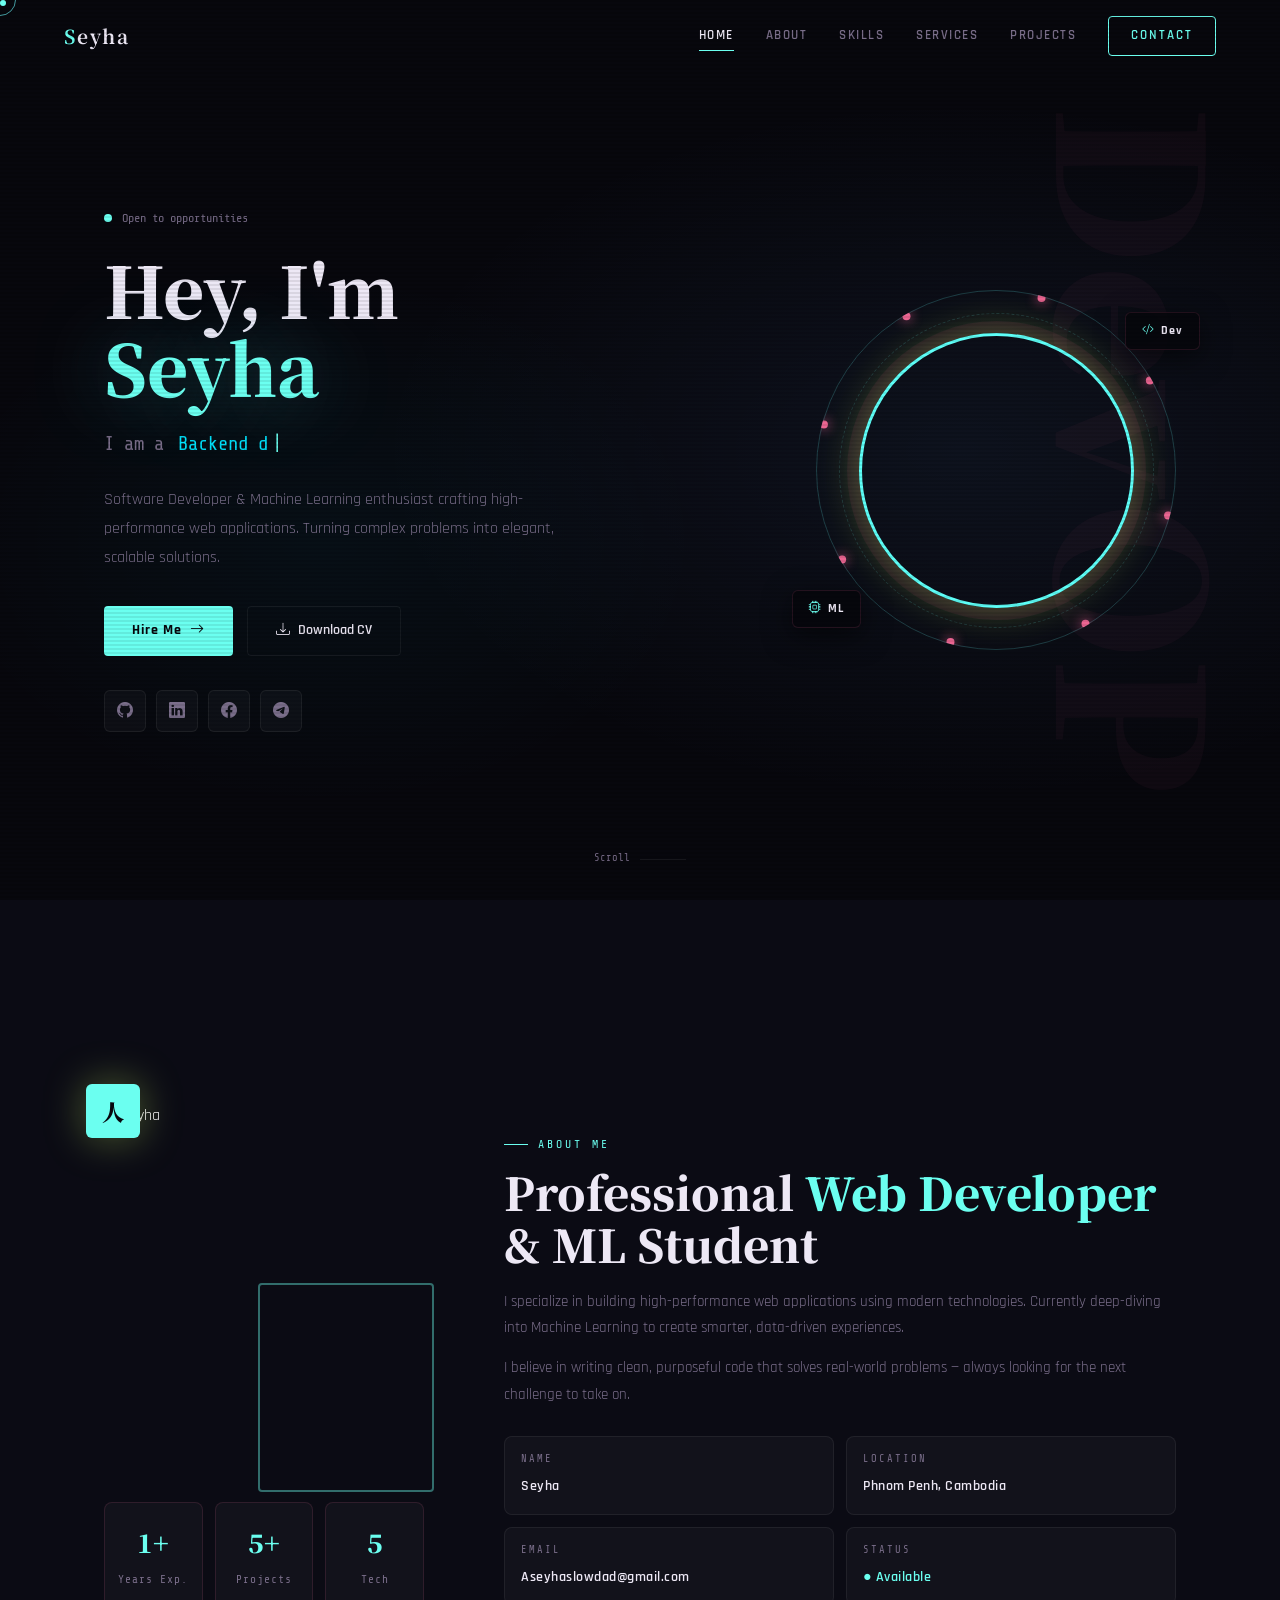
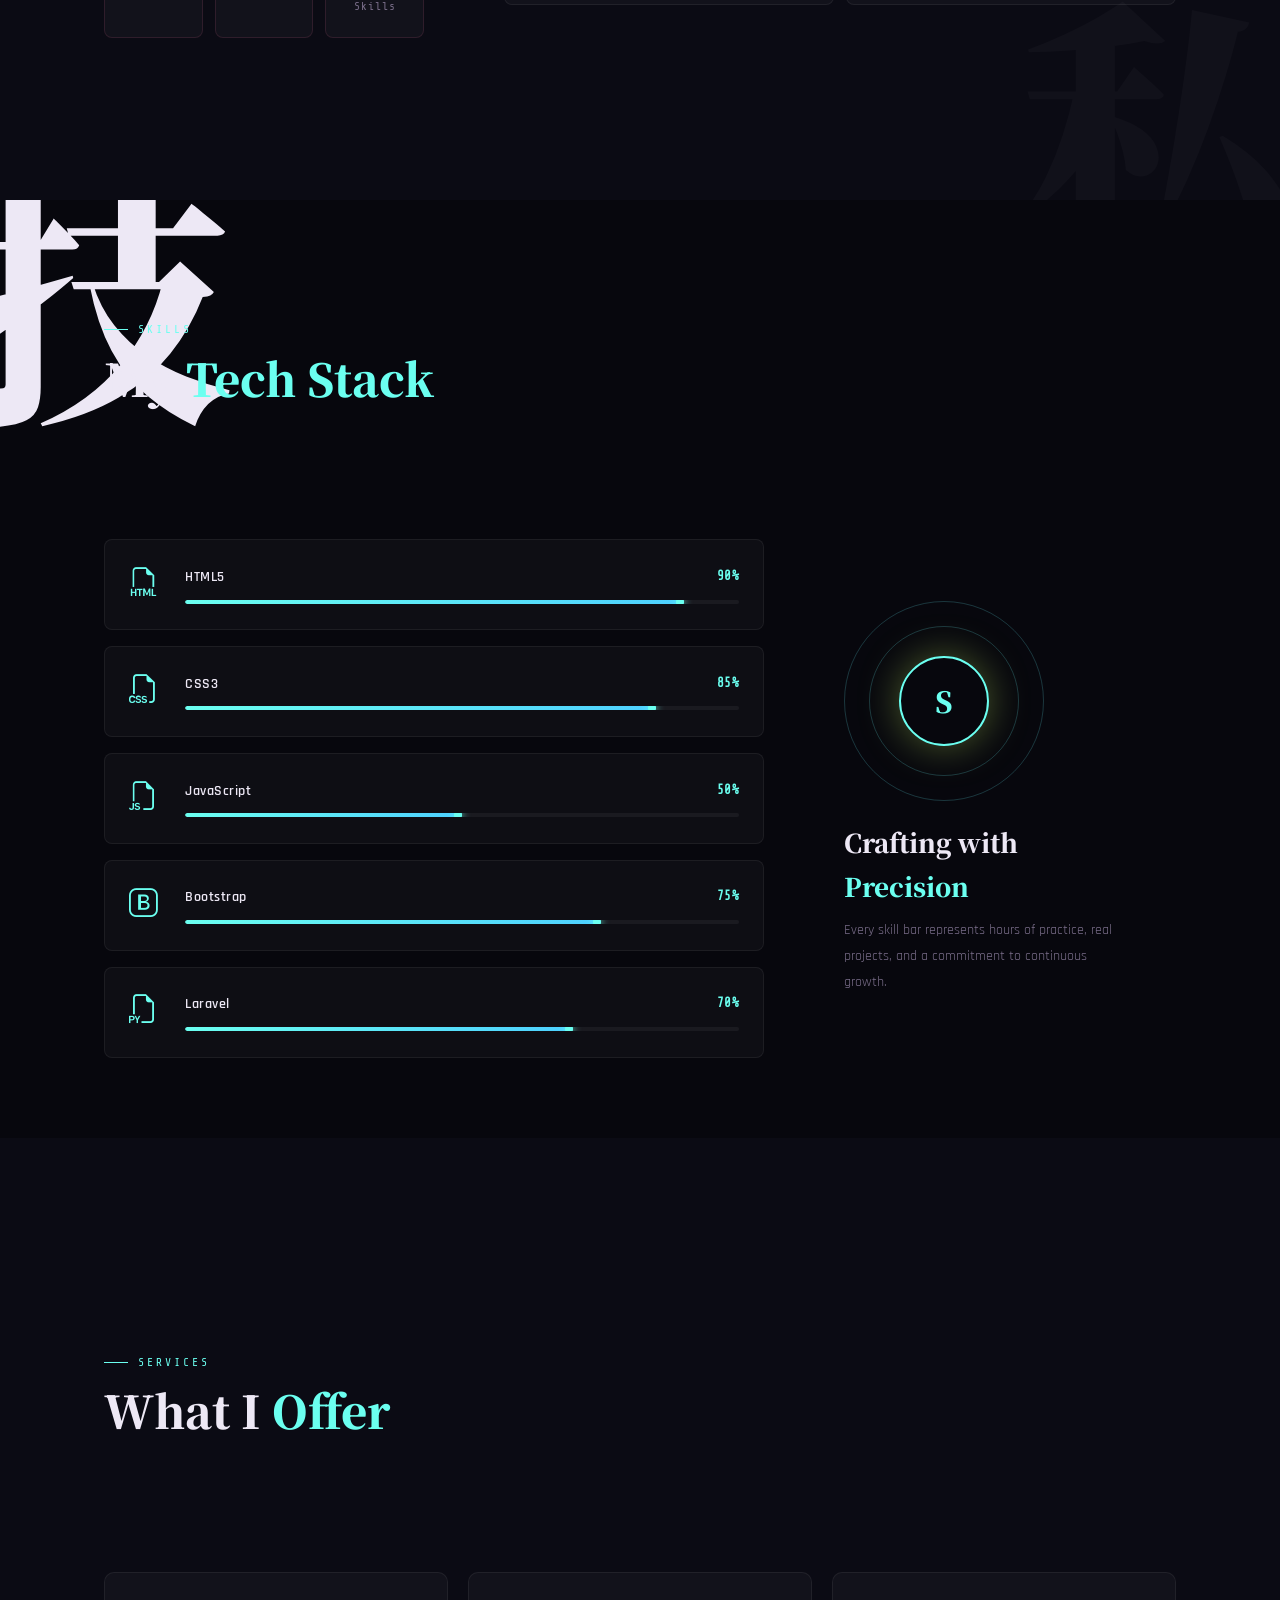
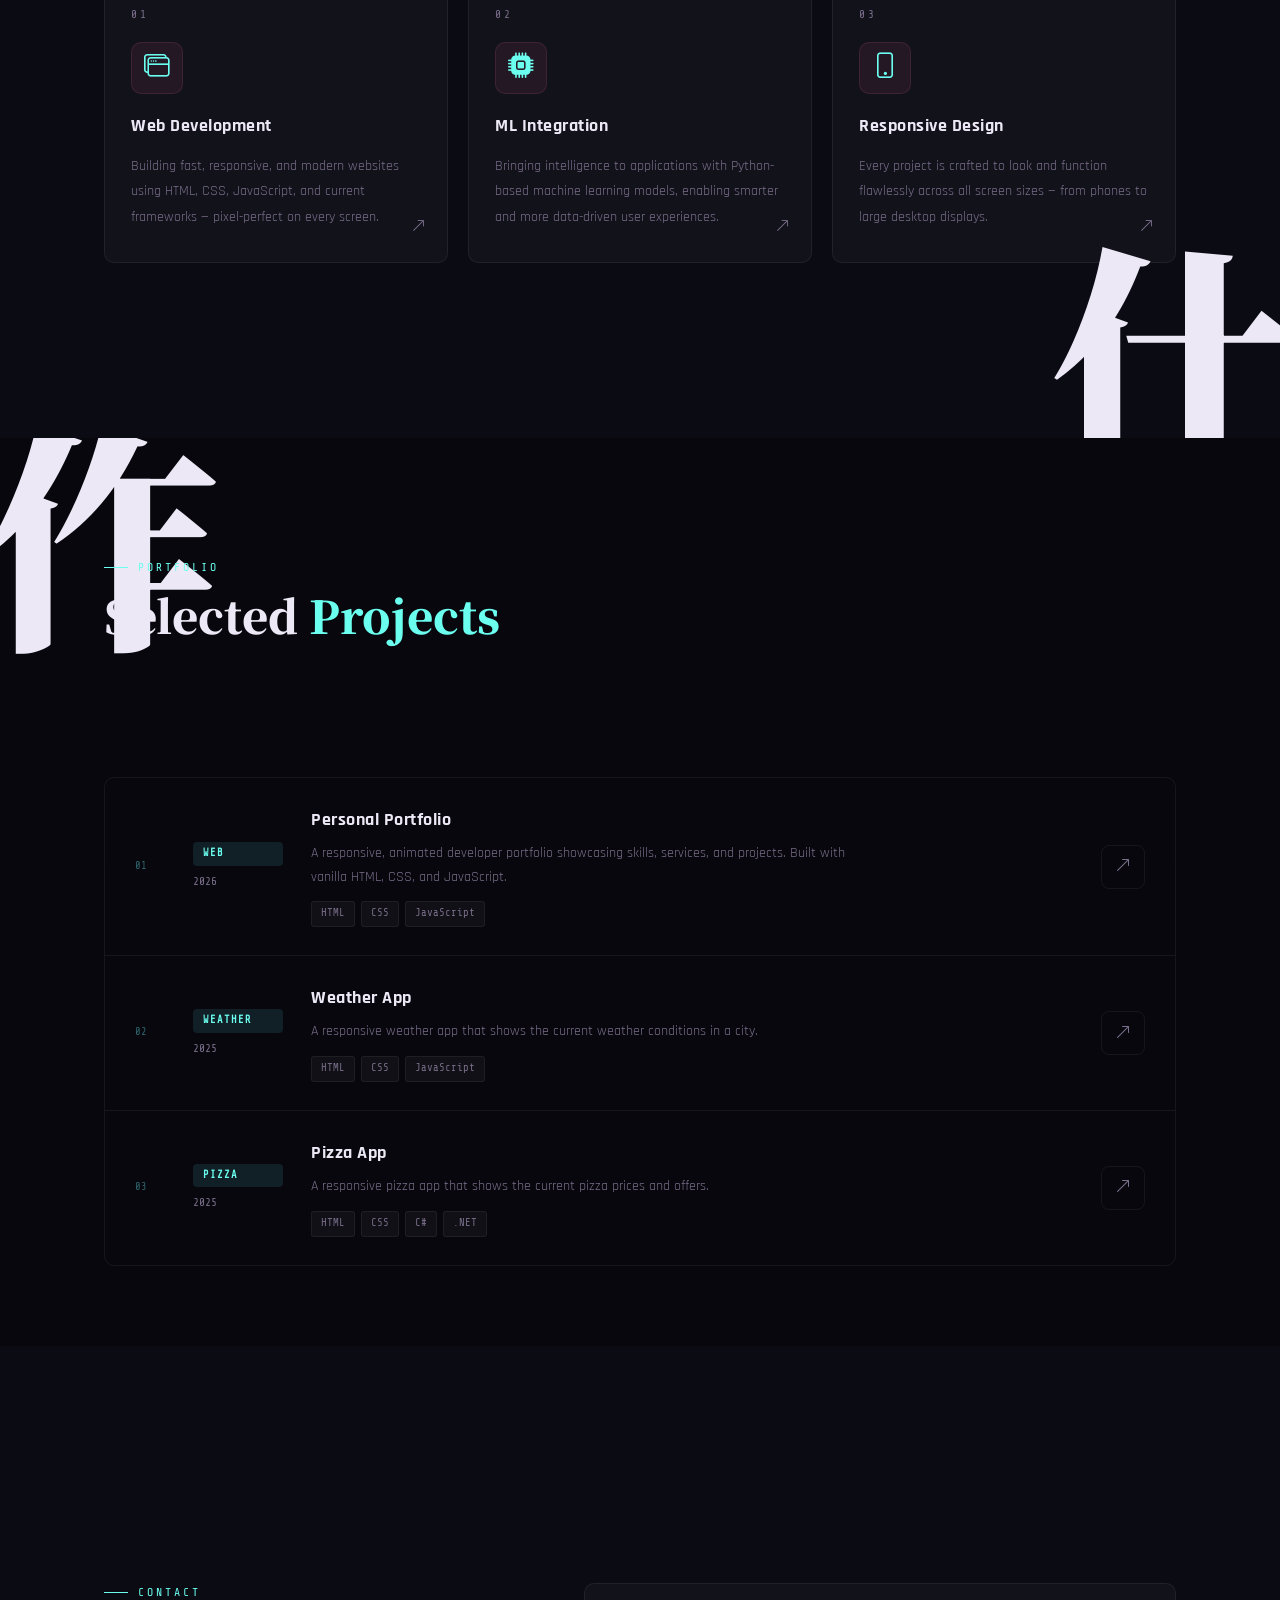
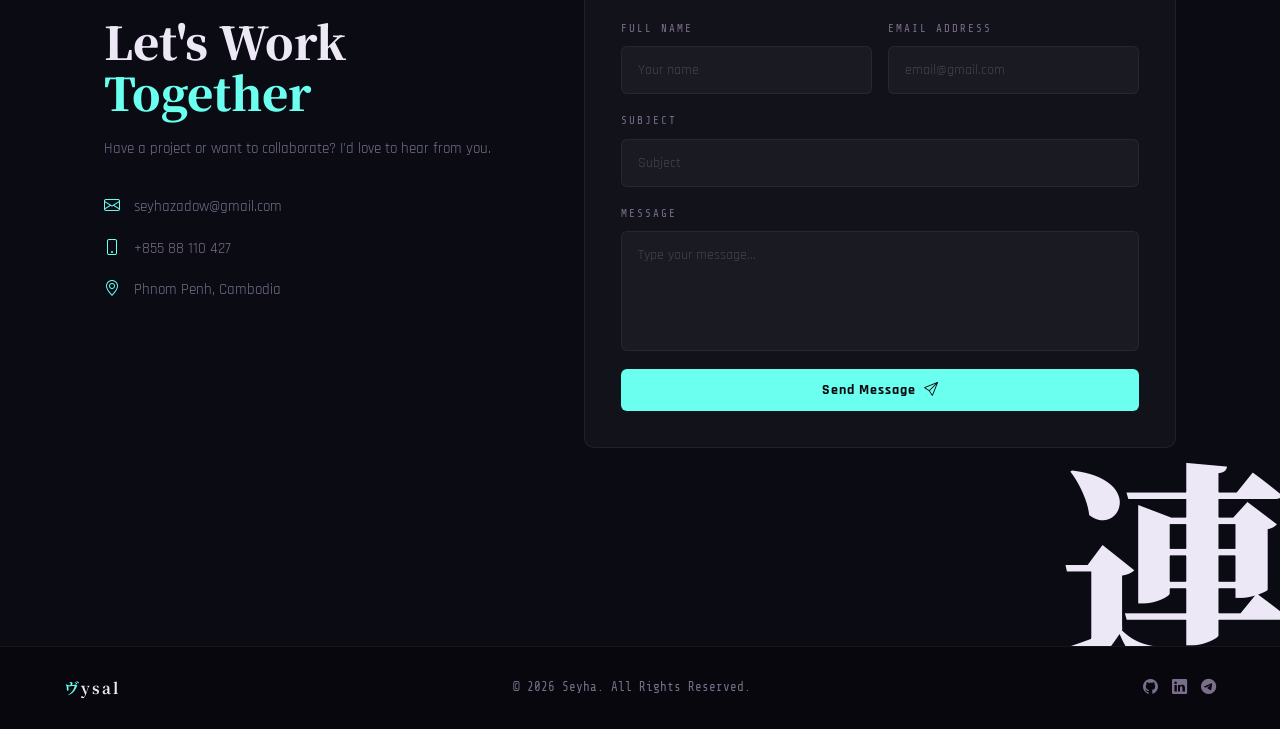
==== index.html @ 91bdf5ab "Add files via upload" ====
<!DOCTYPE html>
<html lang="en">
<head>
    <meta charset="UTF-8">
    <meta name="viewport" content="width=device-width, initial-scale=1.0">
    <title>Seyha — Software Developer</title>
    <link rel="preconnect" href="https://fonts.googleapis.com">
    <link rel="preconnect" href="https://fonts.gstatic.com" crossorigin>
    <link href="https://fonts.googleapis.com/css2?family=Noto+Serif+JP:wght@400;700;900&family=Rajdhani:wght@400;500;600;700&family=Share+Tech+Mono&display=swap" rel="stylesheet">
    <link rel="stylesheet" href="https://cdn.jsdelivr.net/npm/bootstrap-icons@1.13.1/font/bootstrap-icons.min.css">
    <link rel="stylesheet" href="style.css">
</head>
<body>

<canvas id="sakura-canvas"></canvas>
<div class="grid-overlay"></div>
<div class="scanlines"></div>

<div class="cursor-dot"></div>
<div class="cursor-ring"></div>

<!-- ══ NAV ══ -->
<nav id="navbar">
    <div class="nav-inner">
        <a href="#home" class="logo"><span>S</span>eyha</a>
        <div class="nav-links">
            <a href="#home" class="nav-link active">Home</a>
            <a href="#about" class="nav-link">About</a>
            <a href="#skills" class="nav-link">Skills</a>
            <a href="#services" class="nav-link">Services</a>
            <a href="#portfolio" class="nav-link">Projects</a>
            <a href="#contact" class="nav-link nav-cta">Contact</a>
        </div>
        <button class="menu-btn" id="menuBtn" aria-label="Menu">
            <span></span><span></span><span></span>
        </button>
    </div>
</nav>

<!-- Mobile Menu -->
<div class="mobile-menu" id="mobileMenu">
    <button class="close-btn" id="closeBtn" aria-label="Close menu">&#10005;</button>
    <nav class="mobile-nav">
        <a href="#home" class="mobile-link">Home</a>
        <a href="#about" class="mobile-link">About</a>
        <a href="#skills" class="mobile-link">Skills</a>
        <a href="#services" class="mobile-link">Services</a>
        <a href="#portfolio" class="mobile-link">Projects</a>
        <a href="#contact" class="mobile-link">Contact</a>
    </nav>
</div>

<!-- ══ HERO ══ -->
<section id="home" class="hero">
    <div class="hero-kanji">DevOP</div>
    <div class="hero-inner">
        <div class="hero-left">
            <p class="hero-eyebrow reveal"><span class="dot-pulse"></span> Open to opportunities</p>
            <h1 class="hero-title reveal">
                Hey, I'm<br>
                <span class="name-highlight">Seyha</span>
            </h1>
            <div class="typewriter-wrap reveal">
                <span>I am a&nbsp;</span><span id="typewriter"></span><span class="tw-cursor">|</span>
            </div>
            <p class="hero-desc reveal">
                Software Developer & Machine Learning enthusiast crafting high-performance web applications. Turning complex problems into elegant, scalable solutions.
            </p>
            <div class="hero-actions reveal">
                <a href="#contact" class="btn-primary">Hire Me <i class="bi bi-arrow-right"></i></a>
                <a href="#" class="btn-outline"><i class="bi bi-download"></i> Download CV</a>
            </div>
            <div class="social-row reveal">
                <a href="https://github.com/pheaktra-biu/myporfolio.git" class="soc-icon" aria-label="GitHub"><i class="bi bi-github"></i></a>
                <a href="https://www.linkedin.com/in/seyha-nouch-437608418/" class="soc-icon" aria-label="LinkedIn"><i class="bi bi-linkedin"></i></a>
                <a href="https://web.facebook.com/vysal199" class="soc-icon" aria-label="Facebook"><i class="bi bi-facebook"></i></a>
                <a href="https://t.me/Vysal333" class="soc-icon" aria-label="Telegram"><i class="bi bi-telegram"></i></a>
            </div>
        </div>
        <div class="hero-right reveal">
            <div class="hero-img-wrap">
                <div class="img-ring ring-1"></div>
                <div class="img-ring ring-2"></div>
                <canvas class="ring-dots" id="ringCanvas" width="360" height="360"></canvas>
                <img src="image/profile.JPG" alt="Seyha" class="hero-img">
                <div class="float-badge badge-1"><i class="bi bi-code-slash"></i> Dev</div>
                <div class="float-badge badge-2"><i class="bi bi-cpu"></i> ML</div>
            </div>
        </div>
    </div>
    <div class="scroll-hint">
        <span>Scroll</span>
        <div class="scroll-bar"><div class="scroll-progress"></div></div>
    </div>
</section>

<!-- ══ ABOUT ══ -->
<section id="about" class="about">
    <div class="kanji-bg" style="font-size:280px;bottom:-60px;right:-20px;opacity:.025;">私</div>
    <div class="section-inner about-inner">
        <div class="about-img-col reveal">
            <div class="about-img-frame">
                <div class="kanji-stamp">人</div>
                <img src="image/profile.JPG" alt="Seyha">
                <div class="frame-accent"></div>
            </div>
            <div class="mini-stats">
                <div class="mini-stat">
                    <span class="stat-n">1+</span>
                    <span class="stat-l">Years Exp.</span>
                </div>
                <div class="mini-stat">
                    <span class="stat-n">5+</span>
                    <span class="stat-l">Projects</span>
                </div>
                <div class="mini-stat">
                    <span class="stat-n">5</span>
                    <span class="stat-l">Tech Skills</span>
                </div>
            </div>
        </div>
        <div class="about-content reveal" style="--d:.1s">
            <p class="section-tag">About Me</p>
            <h2 class="section-title">Professional <span>Web Developer</span><br>& ML Student</h2>
            <p class="about-desc" style="margin-top:20px;">I specialize in building high-performance web applications using modern technologies. Currently deep-diving into Machine Learning to create smarter, data-driven experiences.</p>
            <p class="about-desc">I believe in writing clean, purposeful code that solves real-world problems — always looking for the next challenge to take on.</p>
            <div class="detail-grid">
                <div class="detail-item">
                    <span class="detail-key">Name</span>
                    <span class="detail-val">Seyha</span>
                </div>
                <div class="detail-item">
                    <span class="detail-key">Location</span>
                    <span class="detail-val">Phnom Penh, Cambodia</span>
                </div>
                <div class="detail-item">
                    <span class="detail-key">Email</span>
                    <span class="detail-val">Aseyhaslowdad@gmail.com</span>
                </div>
                <div class="detail-item">
                    <span class="detail-key">Status</span>
                    <span class="detail-val available">● Available</span>
                </div>
            </div>
        </div>
    </div>
</section>

<!-- ══ SKILLS ══ -->
<section id="skills" class="skills">
    <div class="kanji-bg" style="font-size:260px;top:-40px;left:-30px;">技</div>
    <div class="section-inner col">
        <div class="section-head reveal">
            <p class="section-tag">Skills</p>
            <h2 class="section-title">My <span>Tech Stack</span></h2>
        </div>
        <div class="skills-layout">
            <div class="skills-grid">
                <div class="skill-card reveal" style="--d:.05s">
                    <div class="sk-icon"><i class="bi bi-filetype-html"></i></div>
                    <div class="sk-info">
                        <div class="sk-top"><span>HTML5</span><span class="sk-pct">90%</span></div>
                        <div class="sk-track"><div class="sk-fill" style="--w:90%"></div></div>
                    </div>
                </div>
                <div class="skill-card reveal" style="--d:.1s">
                    <div class="sk-icon"><i class="bi bi-filetype-css"></i></div>
                    <div class="sk-info">
                        <div class="sk-top"><span>CSS3</span><span class="sk-pct">85%</span></div>
                        <div class="sk-track"><div class="sk-fill" style="--w:85%"></div></div>
                    </div>
                </div>
                <div class="skill-card reveal" style="--d:.15s">
                    <div class="sk-icon"><i class="bi bi-filetype-js"></i></div>
                    <div class="sk-info">
                        <div class="sk-top"><span>JavaScript</span><span class="sk-pct">50%</span></div>
                        <div class="sk-track"><div class="sk-fill" style="--w:50%"></div></div>
                    </div>
                </div>
                <div class="skill-card reveal" style="--d:.2s">
                    <div class="sk-icon"><i class="bi bi-bootstrap"></i></div>
                    <div class="sk-info">
                        <div class="sk-top"><span>Bootstrap</span><span class="sk-pct">75%</span></div>
                        <div class="sk-track"><div class="sk-fill" style="--w:75%"></div></div>
                    </div>
                </div>
                <div class="skill-card reveal" style="--d:.25s">
                    <div class="sk-icon"><i class="bi bi-filetype-py"></i></div>
                    <div class="sk-info">
                        <div class="sk-top"><span>Laravel</span><span class="sk-pct">70%</span></div>
                        <div class="sk-track"><div class="sk-fill" style="--w:70%"></div></div>
                    </div>
                </div>
            </div>
            <div class="skills-side reveal" style="--d:.15s">
                <div class="skills-orb-wrap">
                    <div class="orb-ring"></div>
                    <div class="orb-ring"></div>
                    <div class="orb-core">S</div>
                </div>
                <div>
                    <h3 style="font-family:var(--serif);font-size:1.6rem;font-weight:900;margin-bottom:10px;">Crafting with<br><span style="color:var(--sakura);">Precision</span></h3>
                    <p style="color:var(--muted);font-size:.9rem;max-width:280px;line-height:1.8;">Every skill bar represents hours of practice, real projects, and a commitment to continuous growth.</p>
                </div>
            </div>
        </div>
    </div>
</section>

<!-- ══ SERVICES ══ -->
<section id="services" class="services">
    <div class="kanji-bg" style="font-size:250px;bottom:-40px;right:-20px;">仕</div>
    <div class="section-inner col">
        <div class="section-head reveal">
            <p class="section-tag">Services</p>
            <h2 class="section-title">What I <span>Offer</span></h2>
        </div>
        <div class="svc-grid">
            <div class="svc-card reveal" style="--d:.05s">
                <span class="svc-num">01</span>
                <div class="svc-icon-wrap"><i class="bi bi-window-stack svc-icon"></i></div>
                <h3>Web Development</h3>
                <p>Building fast, responsive, and modern websites using HTML, CSS, JavaScript, and current frameworks — pixel-perfect on every screen.</p>
                <div class="svc-arrow"><i class="bi bi-arrow-up-right"></i></div>
            </div>
            <div class="svc-card reveal" style="--d:.15s">
                <span class="svc-num">02</span>
                <div class="svc-icon-wrap"><i class="bi bi-cpu-fill svc-icon"></i></div>
                <h3>ML Integration</h3>
                <p>Bringing intelligence to applications with Python-based machine learning models, enabling smarter and more data-driven user experiences.</p>
                <div class="svc-arrow"><i class="bi bi-arrow-up-right"></i></div>
            </div>
            <div class="svc-card reveal" style="--d:.25s">
                <span class="svc-num">03</span>
                <div class="svc-icon-wrap"><i class="bi bi-phone svc-icon"></i></div>
                <h3>Responsive Design</h3>
                <p>Every project is crafted to look and function flawlessly across all screen sizes — from phones to large desktop displays.</p>
                <div class="svc-arrow"><i class="bi bi-arrow-up-right"></i></div>
            </div>
        </div>
    </div>
</section>

<!-- ══ PORTFOLIO ══ -->
<section id="portfolio" class="portfolio">
    <div class="kanji-bg" style="font-size:240px;top:-30px;left:-20px;">作</div>
    <div class="section-inner col" style="align-items:center;">
        <div class="section-head reveal" style="align-self:flex-start;">
            <p class="section-tag">Portfolio</p>
            <h2 class="section-title">Selected <span>Projects</span></h2>
        </div>
        <div class="proj-list" style="position:relative;z-index:2;">
            <div class="proj-card reveal" style="--d:.05s">
                <span class="proj-num">01</span>
                <div class="proj-meta">
                    <span class="proj-tag">Web</span>
                    <span class="proj-year">2026</span>
                </div>
                <div class="proj-body">
                    <h3>Personal Portfolio</h3>
                    <p>A responsive, animated developer portfolio showcasing skills, services, and projects. Built with vanilla HTML, CSS, and JavaScript.</p>
                    <div class="proj-tech"><span>HTML</span><span>CSS</span><span>JavaScript</span></div>
                </div>
                <a href="index.html" class="proj-link" aria-label="View project"><i class="bi bi-arrow-up-right"></i></a>
            </div>
            <div class="proj-card reveal" style="--d:.15s">
                <span class="proj-num">02</span>
                <div class="proj-meta">
                    <span class="proj-tag">Weather</span>
                    <span class="proj-year">2025</span>
                </div>
                <div class="proj-body">
                    <h3>Weather App</h3>
                    <p>A responsive weather app that shows the current weather conditions in a city.</p>
                    <div class="proj-tech"><span>HTML</span><span>CSS</span><span>JavaScript</span></div>
                </div>
                <a href="https://weatherappidea.vercel.app" class="proj-link" aria-label="View project"><i class="bi bi-arrow-up-right"></i></a>
            </div>
            <div class="proj-card reveal" style="--d:.25s">
                <span class="proj-num">03</span>
                <div class="proj-meta">
                    <span class="proj-tag">Pizza</span>
                    <span class="proj-year">2025</span>
                </div>
                <div class="proj-body">
                    <h3>Pizza App</h3>
                    <p>A responsive pizza app that shows the current pizza prices and offers.</p>
                    <div class="proj-tech"><span>HTML</span><span>CSS</span><span>C#</span><span>.NET</span></div>
                </div>
                <a href="https://pizzaapp-pizzaapp.up.railway.app" class="proj-link" aria-label="View project"><i class="bi bi-arrow-up-right"></i></a>
            </div>
        </div>
    </div>
</section>

<!-- ══ CONTACT ══ -->
<section id="contact" class="contact">
    <div class="kanji-bg" style="font-size:230px;bottom:-30px;right:-10px;">連</div>
    <div class="section-inner contact-inner">
        <div class="contact-left reveal">
            <p class="section-tag">Contact</p>
            <h2 class="section-title">Let's Work<br><span>Together</span></h2>
            <p class="contact-sub">Have a project or want to collaborate? I'd love to hear from you.</p>
            <div class="contact-links">
                <a href="mailto:seyhazadow@gmail.com" class="c-link"><i class="bi bi-envelope"></i>seyhazadow@gmail.com</a>
                <a href="tel:+85588110427" class="c-link"><i class="bi bi-phone"></i>+855 88 110 427</a>
                <div class="c-link"><i class="bi bi-geo-alt"></i>Phnom Penh, Cambodia</div>
            </div>
        </div>
        <div class="contact-right reveal" style="--d:.1s">
            <form class="contact-form" id="contactForm">
                <div class="form-row">
                    <div class="form-group">
                        <label>Full Name</label>
                        <input type="text" placeholder="Your name" required>
                    </div>
                    <div class="form-group">
                        <label>Email Address</label>
                        <input type="email" placeholder="email@gmail.com" required>
                    </div>
                </div>
                <div class="form-group">
                    <label>Subject</label>
                    <input type="text" placeholder="Subject">
                </div>
                <div class="form-group">
                    <label>Message</label>
                    <textarea rows="5" placeholder="Type your message..." required></textarea>
                </div>
                <button type="submit" class="btn-primary wide">
                    Send Message <i class="bi bi-send"></i>
                </button>
            </form>
        </div>
    </div>
</section>

<!-- ══ FOOTER ══ -->
<footer>
    <div class="footer-inner">
        <a href="#home" class="footer-logo"><span>ヴ</span>ysal</a>
        <p>&copy; 2026 Seyha. All Rights Reserved.</p>
        <div class="footer-socials">
            <a href="https://github.com/pheaktra-biu/myporfolio.git" title="GitHub"><i class="bi bi-github"></i></a>
            <a href="https://www.linkedin.com/in/prak-sereyvisal1001" title="LinkedIn"><i class="bi bi-linkedin"></i></a>
            <a href="https://t.me/the_seyha" title="Telegram"><i class="bi bi-telegram"></i></a>
        </div>
    </div>
</footer>

<script src="script.js"></script>
</body>
</html>
---- style.css ----
/* ═══════════════════════════════════════════
   VYSAL — ANIME EDITION
   Aesthetic: Dark ink + neon sakura + cyber-japan
   Fonts: Noto Serif JP + Rajdhani + Share Tech Mono
   ═══════════════════════════════════════════ */
@import url('https://fonts.googleapis.com/css2?family=Noto+Serif+JP:wght@400;700;900&family=Rajdhani:wght@400;500;600;700&family=Share+Tech+Mono&display=swap');
:root {
    --sakura:   #6bfff0;
    --sakura2:  #4dd0ff;
    --cyan:     #00e5ff;
    --gold:     #ffd166;
    --bg:       #07070d;
    --bg2:      #0b0b14;
    --bg3:      #0f0f1a;
    --card:     rgba(255,255,255,.03);
    --border:   rgba(255,107,157,.12);
    --border2:  rgba(255,255,255,.06);
    --text:     #ede8f5;
    --muted:    #7a6e8a;
    --glow-s:   0 0 40px rgba(208, 255, 107, 0.35);
    --glow-c:   0 0 40px rgba(255, 204, 0, 0.3);
    --r:        14px;
    --mono:     'Share Tech Mono', monospace;
    --head:     'Rajdhani', sans-serif;
    --serif:    'Noto Serif JP', serif;
    --ease:     cubic-bezier(.25,.46,.45,.94);
}

*,*::before,*::after { margin:0; padding:0; box-sizing:border-box; }
html { scroll-behavior:smooth; }
body {
    background:var(--bg);
    color:var(--text);
    font-family:var(--head);
    overflow-x:hidden;
    line-height:1.7;
}

/* ── SAKURA CANVAS ── */
#sakura-canvas {
    position:fixed; inset:0; pointer-events:none; z-index:0; opacity:.55;
}

/* ── GRID OVERLAY ── */
.grid-overlay {
    position:fixed; inset:0; pointer-events:none; z-index:0;
    background-image:
        linear-gradient(rgba(107, 255, 245, 0.025) 1px, transparent 1px),
        linear-gradient(90deg, rgba(255,107,157,.025) 1px, transparent 1px);
    background-size: 60px 60px;
}

/* ── SCAN LINES ── */
.scanlines {
    position:fixed; inset:0; pointer-events:none; z-index:9998;
    background: repeating-linear-gradient(
        0deg,
        transparent,
        transparent 2px,
        rgba(0, 0, 0, 0.08) 2px,
        rgba(0,0,0,.08) 4px
    );
}

/* ── CURSOR ── */
.cursor-dot {
    position:fixed; top:0; left:0; width:6px; height:6px;
    background:var(--sakura); border-radius:50%; pointer-events:none;
    z-index:10000; transition:width .15s, height .15s;
}
.cursor-ring {
    position:fixed; top:0; left:0; width:32px; height:32px;
    border:1.5px solid rgba(107, 250, 255, 0.6); border-radius:50%;
    pointer-events:none; z-index:10000;
    transition:width .15s,height .15s,border-color .2s;
}
.cursor-dot.h { width:10px; height:10px; background:#fff; }
.cursor-ring.h { width:48px; height:48px; border-color:var(--sakura); }
@media(hover:none){.cursor-dot,.cursor-ring{display:none;}}

/* ── KANJI WATERMARKS ── */
.kanji-bg {
    position:absolute; font-family:var(--serif); font-weight:900;
    /* color:rgba(255,107,157,.04); pointer-events:none; user-select:none; */
    line-height:1;
}

/* ══════════════════
   NAVIGATION
══════════════════ */
nav {
    position:fixed; top:0; left:0; right:0; z-index:1000;
    padding:0 5%; height:72px;
    display:flex; align-items:center;
    transition:background .4s, box-shadow .4s;
}
nav.scrolled {
    background:rgba(7,7,13,.94);
    /* backdrop-filter:blur(24px); */
    box-shadow:0 1px 0 var(--border);
}
.nav-inner {
    width:100%; max-width:1260px; margin:auto;
    display:flex; align-items:center; justify-content:space-between;
}
.logo {
    font-family:var(--serif); font-size:1.2rem; font-weight:700;
    color:var(--text); text-decoration:none; letter-spacing:2px;
    position:relative;
}
.logo span { color:var(--sakura); }

.nav-links { display:flex; gap:32px; align-items:center; }
.nav-link {
    font-family:var(--head); font-size:.82rem; font-weight:600;
    color:var(--muted); text-decoration:none; letter-spacing:1.5px;
    text-transform:uppercase; transition:color .3s; position:relative;
}
.nav-link::before {
    content:''; position:absolute; bottom:-4px; left:0; right:0;
    height:1px; background:var(--sakura);
    transform:scaleX(0); transform-origin:left; transition:transform .3s var(--ease);
}
.nav-link:hover,.nav-link.active { color:var(--text); }
.nav-link:hover::before,.nav-link.active::before { transform:scaleX(1); }
.nav-cta {
    background:transparent; border:1px solid var(--sakura);
    color:var(--sakura) !important; padding:8px 22px; border-radius:4px;
    font-size:.8rem; letter-spacing:2px;
    transition:background .3s, box-shadow .3s, transform .3s !important;
}
.nav-cta::before { display:none; }
.nav-cta:hover {
    background:rgba(255,107,157,.12) !important;
    box-shadow:var(--glow-s); transform:translateY(-2px);
}
.menu-btn {
    display:none; flex-direction:column; gap:5px; background:none;
    border:none; cursor:pointer; padding:4px;
}
.menu-btn span {
    display:block; width:24px; height:1.5px; background:var(--text);
    border-radius:2px; transition:.4s;
}
.menu-btn.open span:nth-child(1){transform:rotate(45deg) translate(5px,5px);}
.menu-btn.open span:nth-child(2){opacity:0;}
.menu-btn.open span:nth-child(3){transform:rotate(-45deg) translate(5px,-5px);}

/* Mobile Menu */
.mobile-menu {
    position:fixed; inset:0; z-index:2000;
    /* background:rgba(7,7,13,.97); backdrop-filter:blur(24px); */
    display:flex; flex-direction:column; justify-content:center; align-items:center;
    transform:translateX(100%); transition:transform .55s cubic-bezier(.77,0,.175,1);
}
.mobile-menu.open { transform:translateX(0); }
.close-btn {
    position:absolute; top:20px; right:24px; font-size:1.6rem; color:var(--sakura);
    background:none; border:none; cursor:pointer;
}
.mobile-nav { display:flex; flex-direction:column; align-items:center; gap:32px; }
.mobile-link {
    font-family:var(--serif); font-size:1.6rem; font-weight:700;
    color:rgba(255,255,255,.25); text-decoration:none; letter-spacing:4px;
    transition:color .3s, transform .3s;
}
.mobile-link:hover { color:var(--sakura); transform:translateX(10px); }

/* ══════════════════
   SECTIONS BASE
══════════════════ */
section {
    min-height:100vh; width:100%;
    display:flex; justify-content:center; align-items:center;
    position:relative; overflow:hidden;
}
.section-inner {
    width:100%; max-width:1200px; margin:auto;
    padding:120px 5% 80px;
    display:flex; gap:80px; align-items:center;
    position:relative; z-index:2;
}
.section-inner.col { flex-direction:column; align-items:flex-start; }
.section-tag {
    font-family:var(--mono); font-size:.72rem; color:var(--sakura);
    letter-spacing:3px; text-transform:uppercase; margin-bottom:12px;
    display:flex; align-items:center; gap:10px;
}
.section-tag::before {
    content:''; display:block; width:24px; height:1px; background:var(--sakura);
}
.section-title {
    font-family:var(--serif); font-size:clamp(1.8rem,4vw,2.8rem);
    font-weight:900; line-height:1.15; color:var(--text);
}
.section-title span { color:var(--sakura); }
.section-head { margin-bottom:56px; }

/* Reveal */
.reveal {
    opacity:0; transform:translateY(28px);
    transition:opacity .8s var(--ease), transform .8s var(--ease);
    transition-delay:var(--d, 0s);
}
.reveal.visible { opacity:1; transform:translateY(0); }

/* ══════════════════
   HERO
══════════════════ */
.hero {
    background:radial-gradient(ellipse 70% 60% at 75% 50%, rgba(107, 171, 255, 0.07) 0%, transparent 65%),
               radial-gradient(ellipse 50% 50% at 25% 60%, rgba(0,229,255,.04) 0%, transparent 60%),
               var(--bg);
}
.hero-kanji {
    position:absolute; right:3%; top:50%; transform:translateY(-50%);
    font-family:var(--serif); font-weight:900;
    font-size:clamp(100px,16vw,200px);
    color:rgba(255,107,157,.04); writing-mode:vertical-rl;
    /* letter-spacing:20px; pointer-events:none; user-select:none; */
    line-height:1;
}
.hero-inner {
    width:100%; max-width:1200px; margin:auto;
    padding:130px 5% 90px;
    display:flex; align-items:center; gap:80px; justify-content:space-between;
}
.hero-left { flex:1; max-width:560px; }
.hero-eyebrow {
    display:flex; align-items:center; gap:10px;
    font-family:var(--mono); font-size:.75rem; color:var(--muted);
    margin-bottom:22px;
}
.dot-pulse {
    width:8px; height:8px; background:var(--sakura); border-radius:50%;
    animation:pulse 2.2s ease-in-out infinite;
}
@keyframes pulse{0%,100%{box-shadow:0 0 0 0 rgba(107, 248, 255, 0.5);}50%{box-shadow:0 0 0 10px rgba(255,107,157,0);}}

.hero-title {
    font-family:var(--serif); font-size:clamp(2.4rem,5.5vw,4.4rem);
    font-weight:900; line-height:1.1; margin-bottom:20px;
}
.name-highlight {
    color:var(--sakura);
    text-shadow:0 0 80px rgba(107, 248, 255, 0.4);
    display:inline-block;
    animation:namePulse 4s ease-in-out infinite;
}
@keyframes namePulse{0%,100%{text-shadow:0 0 80px rgba(107, 248, 255, 0.4);}50%{text-shadow:0 0 120px rgba(107, 248, 255, 0.7),0 0 200px rgba(107, 248, 255, 0.2);}}

.typewriter-wrap {
    font-family:var(--mono); font-size:clamp(.95rem,2vw,1.2rem);
    color:var(--muted); margin-bottom:22px; height:2em;
    display:flex; align-items:center; gap:4px;
}
#typewriter { color:var(--cyan); }
.tw-cursor { color:var(--sakura); animation:blink 1s step-end infinite; }
@keyframes blink{50%{opacity:0;}}

.hero-desc {
    color:var(--muted); font-size:.98rem;
    max-width:450px; margin-bottom:34px; line-height:1.85;
}
.hero-actions { display:flex; gap:14px; flex-wrap:wrap; margin-bottom:34px; }
.btn-primary {
    display:inline-flex; align-items:center; gap:8px;
    background:var(--sakura); color:#07070d; font-weight:700;
    font-family:var(--head);
    padding:12px 28px; border-radius:4px; text-decoration:none;
    font-size:.88rem; letter-spacing:1px; border:none; cursor:pointer;
    transition:transform .3s, box-shadow .3s;
    position:relative; overflow:hidden;
}
.btn-primary::before {
    content:''; position:absolute; inset:0;
    background:linear-gradient(90deg,transparent,rgba(255,255,255,.25),transparent);
    transform:translateX(-100%); transition:transform .5s;
}
.btn-primary:hover { transform:translateY(-3px); box-shadow:var(--glow-s); }
.btn-primary:hover::before { transform:translateX(100%); }
.btn-primary.wide { width:100%; justify-content:center; border-radius:6px; }
.btn-outline {
    display:inline-flex; align-items:center; gap:8px;
    border:1px solid var(--border2); color:var(--text); font-weight:600;
    padding:12px 28px; border-radius:4px; text-decoration:none;
    font-size:.88rem; font-family:var(--head);
    transition:border-color .3s, transform .3s;
}
.btn-outline:hover { border-color:var(--sakura); transform:translateY(-3px); }
.social-row { display:flex; gap:10px; }
.soc-icon {
    width:42px; height:42px; border-radius:6px; border:1px solid var(--border2);
    display:flex; align-items:center; justify-content:center;
    color:var(--muted); text-decoration:none; font-size:1rem;
    transition:all .3s; background:var(--card);
}
.soc-icon:hover { color:var(--sakura); border-color:var(--sakura); transform:translateY(-4px); background:rgba(255,107,157,.08); }

/* Hero Image */
.hero-right { flex-shrink:0; }
.hero-img-wrap {
    position:relative; width:360px; height:360px;
    display:flex; align-items:center; justify-content:center;
}
.img-ring {
    position:absolute; border-radius:50%;
    border:1px solid rgba(107, 248, 255, 0.2);
}
.ring-1 { width:360px; height:360px; animation:spin 25s linear infinite; }
.ring-2 { width:315px; height:315px; border-style:dashed; border-color:rgba(107, 248, 255, 0.15); animation:spin 18s linear infinite reverse; }
@keyframes spin{to{transform:rotate(360deg);}}
.ring-dots {
    position:absolute; width:360px; height:360px; border-radius:50%;
    animation:spin 20s linear infinite;
}
.ring-dot {
    position:absolute; width:6px; height:6px; background:var(--sakura);
    border-radius:50%; box-shadow:0 0 10px var(--sakura);
}
.hero-img {
    width:275px; height:275px; border-radius:50%; object-fit:cover;
    border:3px solid var(--sakura); position:relative; z-index:2;
    box-shadow:0 0 0 12px rgba(255,107,157,.07), var(--glow-s);
    filter:contrast(1.05) saturate(1.1);
}
.float-badge {
    position:absolute; background:rgba(7,7,13,.92); border:1px solid var(--border);
    padding:8px 16px; border-radius:6px; font-size:.74rem; font-weight:700;
    font-family:var(--head);
    display:flex; align-items:center; gap:6px; color:var(--text); z-index:3;
    box-shadow:0 8px 28px rgba(0,0,0,.5);
    letter-spacing:1px;
}
.float-badge i { color:var(--sakura); }
.badge-1 { top:22px; right:-24px; animation:float 4s ease-in-out infinite; }
.badge-2 { bottom:22px; left:-24px; animation:float 4s ease-in-out 2s infinite; }
@keyframes float{0%,100%{transform:translateY(0);}50%{transform:translateY(-12px);}}

/* scroll hint */
.scroll-hint {
    position:absolute; bottom:32px; left:50%; transform:translateX(-50%);
    display:flex; align-items:center; gap:10px;
    font-family:var(--mono); font-size:.65rem; color:var(--muted);
}
.scroll-bar { width:46px; height:1px; background:var(--border2); overflow:hidden; }
.scroll-progress { width:0%; height:100%; background:var(--sakura); animation:scrollProg 2s ease-in-out infinite; }
@keyframes scrollProg{0%{width:0%}100%{width:100%}}

/* ══════════════════
   DIVIDERS (brush strokes)
══════════════════ */
.brush-divider {
    position:relative; width:100%; height:3px; overflow:visible;
    z-index:2;
}
.brush-divider svg { display:block; width:100%; overflow:visible; }

/* ══════════════════
   ABOUT
══════════════════ */
.about { background:var(--bg2); }
.about-inner { align-items:center; }
.about-img-col { flex-shrink:0; display:flex; flex-direction:column; gap:20px; }
.about-img-frame {
    position:relative; width:320px;
}
.about-img-frame img {
    width:100%; height:380px; object-fit:cover;
    border-radius:8px; display:block;
    filter:grayscale(.2) contrast(1.08);
    transition:filter .5s;
}
.about-img-frame:hover img { filter:grayscale(0) contrast(1.05); }
.frame-accent {
    position:absolute; bottom:-10px; right:-10px;
    width:55%; height:55%; border:2px solid var(--sakura);
    border-radius:4px; pointer-events:none; opacity:.4;
    animation:borderPulse 3s ease-in-out infinite;
}
@keyframes borderPulse{0%,100%{opacity:.4;}50%{opacity:.8;box-shadow:var(--glow-s);}}
.kanji-stamp {
    position:absolute; top:-18px; left:-18px;
    width:54px; height:54px; background:var(--sakura);
    display:flex; align-items:center; justify-content:center;
    border-radius:6px; z-index:3;
    font-family:var(--serif); font-size:1.4rem; color:#07070d; font-weight:900;
    box-shadow:var(--glow-s);
}
.mini-stats { display:flex; gap:12px; }
.mini-stat {
    flex:1; background:var(--card); border:1px solid var(--border);
    border-radius:8px; padding:18px 12px; text-align:center;
    transition:border-color .3s, transform .3s;
}
.mini-stat:hover { border-color:var(--sakura); transform:translateY(-3px); }
.stat-n { display:block; font-size:1.6rem; font-weight:900; color:var(--sakura); font-family:var(--serif); }
.stat-l { font-size:.7rem; color:var(--muted); font-family:var(--mono); letter-spacing:1px; }
.about-content { flex:1; }
.about-desc { color:var(--muted); margin-bottom:14px; font-size:.96rem; }
.detail-grid {
    margin-top:28px; display:grid; grid-template-columns:1fr 1fr; gap:12px;
}
.detail-item {
    background:var(--card); border:1px solid var(--border2);
    border-radius:8px; padding:14px 16px;
    transition:border-color .3s;
}
.detail-item:hover { border-color:var(--border); }
.detail-key { display:block; font-family:var(--mono); font-size:.65rem; color:var(--muted); text-transform:uppercase; letter-spacing:2px; margin-bottom:4px; }
.detail-val { font-weight:600; font-size:.9rem; font-family:var(--head); letter-spacing:.5px; }
.available { color:var(--sakura); }

/* ══════════════════
   SKILLS
══════════════════ */
.skills { background:var(--bg); }
.skills-grid { display:flex; flex-direction:column; gap:16px; width:100%; max-width:660px; }
.skill-card {
    display:flex; align-items:center; gap:20px;
    background:var(--card); border:1px solid var(--border2);
    border-radius:8px; padding:20px 24px;
    transition:border-color .3s, transform .3s;
    position:relative; overflow:hidden;
}
.skill-card::before {
    content:''; position:absolute; left:0; top:0; bottom:0; width:2px;
    background:var(--sakura); transform:scaleY(0); transform-origin:bottom;
    transition:transform .4s var(--ease);
}
.skill-card:hover { border-color:var(--border); transform:translateX(4px); }
.skill-card:hover::before { transform:scaleY(1); }
.sk-icon { font-size:1.8rem; color:var(--sakura); width:36px; flex-shrink:0; }
.sk-info { flex:1; }
.sk-top { display:flex; justify-content:space-between; margin-bottom:10px; font-size:.88rem; font-weight:600; font-family:var(--head); letter-spacing:.5px; }
.sk-pct { color:var(--sakura); font-family:var(--mono); font-size:.78rem; }
.sk-track { background:rgba(255,255,255,.05); border-radius:50px; height:4px; overflow:hidden; }
.sk-fill {
    height:100%;
    background:linear-gradient(90deg, var(--sakura), var(--sakura2));
    border-radius:50px; width:0%;
    transition:width 1.4s cubic-bezier(.25,.46,.45,.94);
    position:relative;
}
.sk-fill::after {
    content:''; position:absolute; right:0; top:50%; transform:translateY(-50%);
    width:8px; height:8px; border-radius:50%; background:var(--sakura);
    box-shadow:0 0 8px var(--sakura);
}
.sk-fill.run { width:var(--w); }

/* skill side column */
.skills-side {
    flex:1; display:flex; flex-direction:column; gap:20px;
    align-items:flex-start; justify-content:center;
}
.skills-layout { display:flex; gap:80px; width:100%; align-items:center; }

/* orbs */
.skills-orb-wrap {
    position:relative; width:200px; height:200px; flex-shrink:0;
    display:flex; align-items:center; justify-content:center;
}
.orb-ring {
    position:absolute; border-radius:50%;
    border:1px solid rgba(107, 243, 255, 0.2);
}
.orb-ring:nth-child(1){width:200px;height:200px;animation:spin 30s linear infinite;}
.orb-ring:nth-child(2){width:150px;height:150px;animation:spin 20s linear infinite reverse;}
.orb-core {
    width:90px; height:90px; border-radius:50%;
    background:radial-gradient(circle, rgba(107, 243, 255, 0.3), rgba(107, 243, 255, 0  .05));
    border:2px solid var(--sakura); display:flex; align-items:center;
    justify-content:center; font-family:var(--serif); font-size:1.8rem;
    font-weight:900; color:var(--sakura); z-index:2;
    box-shadow:var(--glow-s);
    animation:orbPulse 3s ease-in-out infinite;
}
@keyframes orbPulse{0%,100%{box-shadow:var(--glow-s);}50%{box-shadow:0 0 60px rgba(107, 243, 255, 0.6);}}

/* ══════════════════
   SERVICES
══════════════════ */
.services { background:var(--bg2); }
.svc-grid { display:grid; grid-template-columns:repeat(3,1fr); gap:20px; width:100%; }
.svc-card {
    background:var(--card); border:1px solid var(--border2);
    border-radius:10px; padding:32px 26px; position:relative;
    overflow:hidden; transition:border-color .35s, transform .35s;
    cursor:default;
}
.svc-card::after {
    content:''; position:absolute; bottom:0; left:0; right:0; height:2px;
    background:linear-gradient(90deg, var(--sakura), var(--sakura2));
    transform:scaleX(0); transform-origin:left;
    transition:transform .4s var(--ease);
}
.svc-card:hover { border-color:var(--border); transform:translateY(-6px); }
.svc-card:hover::after { transform:scaleX(1); }
.svc-num {
    font-family:var(--mono); font-size:.7rem; color:var(--muted);
    letter-spacing:3px; margin-bottom:18px; display:block;
}
.svc-icon-wrap {
    width:52px; height:52px; border-radius:10px;
    background:rgba(255,107,157,.08); border:1px solid var(--border);
    display:flex; align-items:center; justify-content:center;
    margin-bottom:18px; transition:background .3s, box-shadow .3s;
}
.svc-card:hover .svc-icon-wrap { background:rgba(107, 243, 255, 0.15); box-shadow:var(--glow-s); }
.svc-icon { font-size:1.6rem; color:var(--sakura); }
.svc-card h3 { font-size:1.1rem; font-weight:700; margin-bottom:12px; letter-spacing:.5px; }
.svc-card p { color:var(--muted); font-size:.88rem; line-height:1.8; }
.svc-arrow {
    position:absolute; bottom:22px; right:22px;
    color:var(--muted); font-size:.9rem;
    transition:color .3s, transform .3s;
}
.svc-card:hover .svc-arrow { color:var(--sakura); transform:rotate(45deg) scale(1.2); }

/* ══════════════════
   PROJECTS
══════════════════ */
.portfolio { background:var(--bg); }
.proj-list { display:flex; flex-direction:column; gap:0; width:100%; }
.proj-card {
    display:flex; align-items:center; gap:28px;
    background:transparent; padding:28px 30px;
    border:1px solid var(--border2);
    border-bottom:none;
    transition:background .3s, border-color .3s;
    position:relative; cursor:default;
}
.proj-card:first-child { border-radius:10px 10px 0 0; }
.proj-card:last-child { border-bottom:1px solid var(--border2); border-radius:0 0 10px 10px; }
.proj-card::before {
    content:''; position:absolute; left:0; top:0; bottom:0; width:0;
    background:rgba(107, 243, 255, 0.03); transition:width .4s var(--ease);
}
.proj-card:hover { background:rgba(107, 243, 255, 0.04); border-color:var(--border); }
.proj-card:hover::before { width:4px; }
.proj-num {
    font-family:var(--mono); font-size:.65rem; color:rgba(107, 243, 255, 0.4);
    min-width:30px;
}
.proj-meta { display:flex; flex-direction:column; gap:6px; min-width:90px; }
.proj-tag {
    background:rgba(107, 243, 255, 0.1); color:var(--sakura);
    font-family:var(--mono); font-size:.65rem; font-weight:700;
    letter-spacing:1px; padding:3px 10px; border-radius:4px;
    text-transform:uppercase; display:inline-block;
}
.proj-year { font-family:var(--mono); font-size:.7rem; color:var(--muted); }
.proj-body { flex:1; }
.proj-body h3 { font-size:1.1rem; font-weight:700; margin-bottom:6px; letter-spacing:.5px; }
.proj-body p { color:var(--muted); font-size:.875rem; max-width:540px; margin-bottom:12px; }
.proj-tech { display:flex; gap:6px; flex-wrap:wrap; }
.proj-tech span {
    font-family:var(--mono); font-size:.66rem; color:var(--muted);
    background:rgba(255,255,255,.04); padding:3px 9px;
    border-radius:3px; border:1px solid var(--border2);
}
.proj-link {
    width:44px; height:44px; border:1px solid var(--border2); border-radius:8px;
    display:flex; align-items:center; justify-content:center;
    color:var(--muted); text-decoration:none; font-size:1rem;
    transition:all .3s; flex-shrink:0;
}
.proj-card:hover .proj-link { border-color:var(--sakura); color:var(--sakura); transform:rotate(45deg); }

/* ══════════════════
   CONTACT
══════════════════ */
.contact { background:var(--bg2); }
.contact-inner { display:flex; align-items:flex-start; gap:80px; }
.contact-left { flex:1; max-width:400px; }
.contact-sub { color:var(--muted); margin-top:18px; margin-bottom:32px; font-size:.95rem; }
.contact-links { display:flex; flex-direction:column; gap:14px; }
.c-link {
    display:flex; align-items:center; gap:12px;
    color:var(--muted); text-decoration:none; font-size:.92rem;
    transition:color .3s; font-family:var(--head);
}
.c-link i { color:var(--sakura); font-size:1rem; width:18px; }
.c-link:hover { color:var(--text); }
.contact-right { flex:1.4; }
.contact-form {
    background:var(--card); border:1px solid var(--border2);
    border-radius:10px; padding:36px;
    display:flex; flex-direction:column; gap:18px;
}
.form-row { display:flex; gap:16px; }
.form-group { display:flex; flex-direction:column; gap:8px; flex:1; }
.form-group label {
    font-size:.68rem; font-family:var(--mono); color:var(--muted);
    text-transform:uppercase; letter-spacing:2px;
}
.form-group input,
.form-group textarea {
    background:rgba(255,255,255,.035); border:1px solid var(--border2);
    border-radius:6px; padding:14px 16px; color:var(--text);
    font-family:var(--head); font-size:.9rem; outline:none;
    transition:border-color .3s, box-shadow .3s; resize:none;
}
.form-group input:focus,
.form-group textarea:focus {
    border-color:var(--sakura);
    box-shadow:0 0 0 4px rgba(255,107,157,.1);
}
.form-group input::placeholder,
.form-group textarea::placeholder { color:rgba(255,255,255,.18); }

/* ══════════════════
   FOOTER
══════════════════ */
footer {
    background:var(--bg); border-top:1px solid var(--border2);
    padding:28px 5%; position:relative; z-index:2;
}
.footer-inner {
    max-width:1200px; margin:auto;
    display:flex; align-items:center; justify-content:space-between;
}
.footer-logo {
    font-family:var(--serif); color:var(--text); text-decoration:none;
    font-weight:700; font-size:.95rem; letter-spacing:2px;
}
.footer-logo span { color:var(--sakura); }
footer p { color:var(--muted); font-size:.78rem; font-family:var(--mono); }
.footer-socials { display:flex; gap:14px; }
.footer-socials a { color:var(--muted); font-size:.95rem; text-decoration:none; transition:color .3s; }
.footer-socials a:hover { color:var(--sakura); }

/* ══════════════════
   RESPONSIVE
══════════════════ */
@media (max-width:1024px) {
    .svc-grid { grid-template-columns:1fr 1fr; }
    .hero-img-wrap { width:300px; height:300px; }
    .ring-1 { width:300px; height:300px; }
    .ring-2 { width:260px; height:260px; }
    .hero-img { width:230px; height:230px; }
    .skills-layout { flex-direction:column; gap:40px; }
    .skills-orb-wrap { display:none; }
}
@media (max-width:768px) {
    .nav-links { display:none; }
    .menu-btn { display:flex; }
    .section-inner { flex-direction:column; padding:100px 5% 60px; gap:48px; }
    .hero-inner { flex-direction:column-reverse; padding:100px 5% 60px; gap:40px; text-align:center; }
    .hero-left { max-width:100%; }
    .hero-actions { justify-content:center; }
    .social-row { justify-content:center; }
    .hero-desc { margin:0 auto 32px; }
    .hero-kanji { display:none; }
    .about-inner { flex-direction:column; }
    .about-img-col { width:100%; align-items:center; }
    .about-img-frame { width:100%; max-width:320px; }
    .detail-grid { grid-template-columns:1fr; }
    .svc-grid { grid-template-columns:1fr; }
    .proj-card { flex-direction:column; align-items:flex-start; gap:14px; padding:22px 20px; }
    .proj-link { align-self:flex-end; }
    .contact-inner { flex-direction:column; }
    .contact-left { max-width:100%; }
    .form-row { flex-direction:column; }
    .footer-inner { flex-direction:column; gap:14px; text-align:center; }
    .hero-img-wrap { width:240px; height:240px; }
    .ring-1 { width:240px; height:240px; }
    .ring-2 { width:210px; height:210px; }
    .hero-img { width:190px; height:190px; }
    .scroll-hint { display:none; }
    .contact-form { padding:24px 18px; }
}
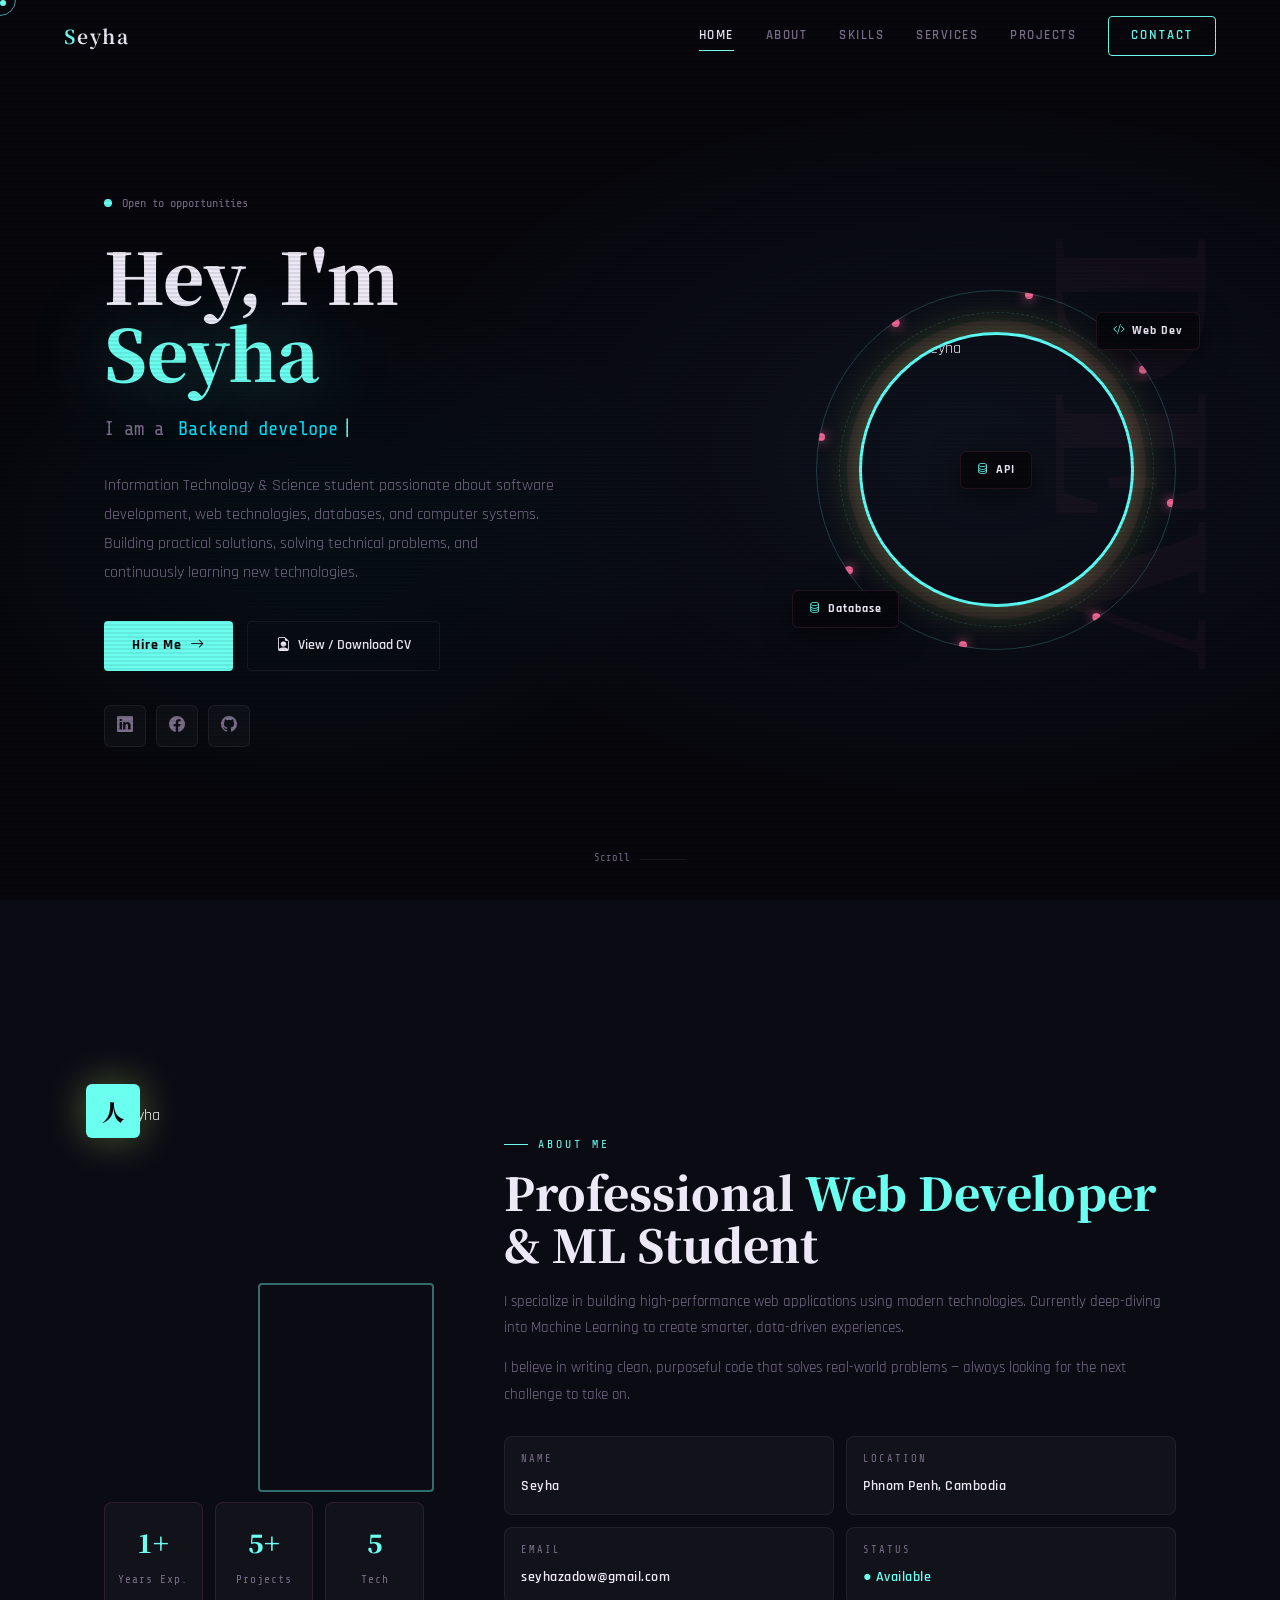
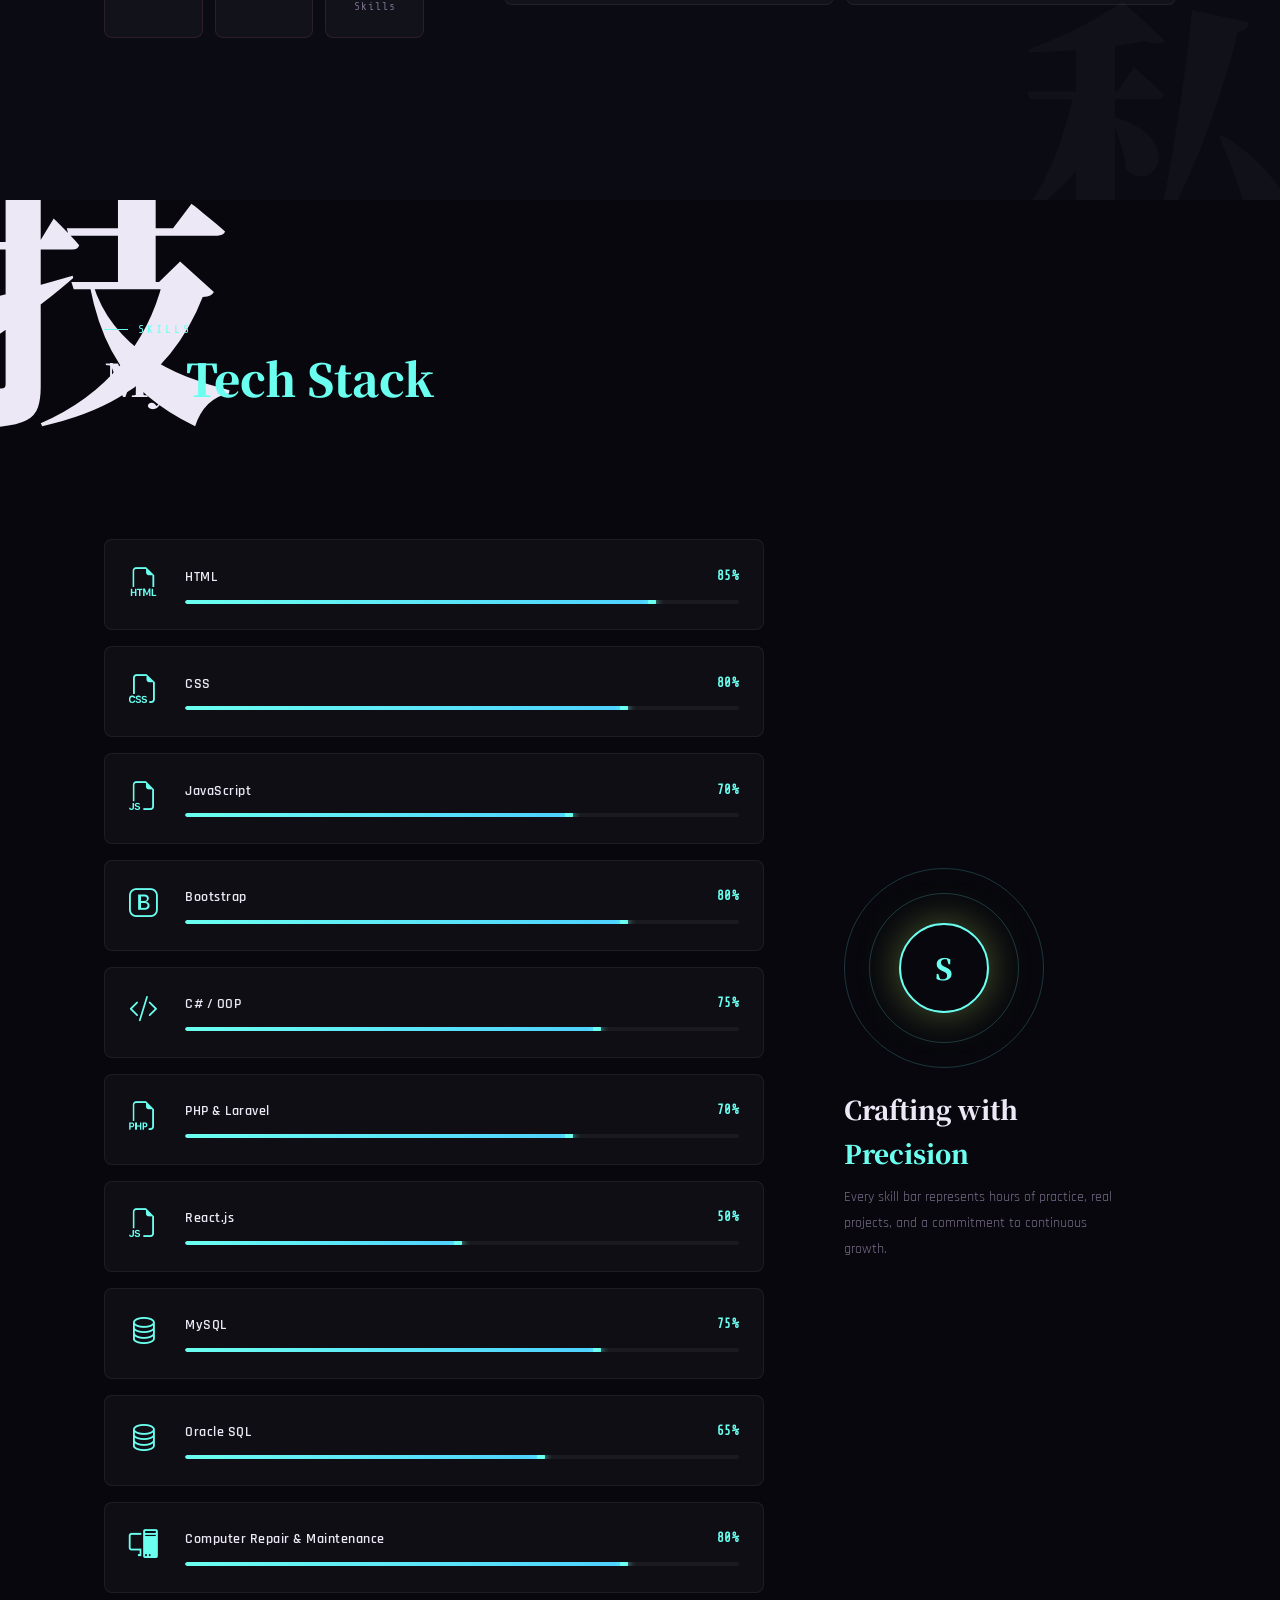
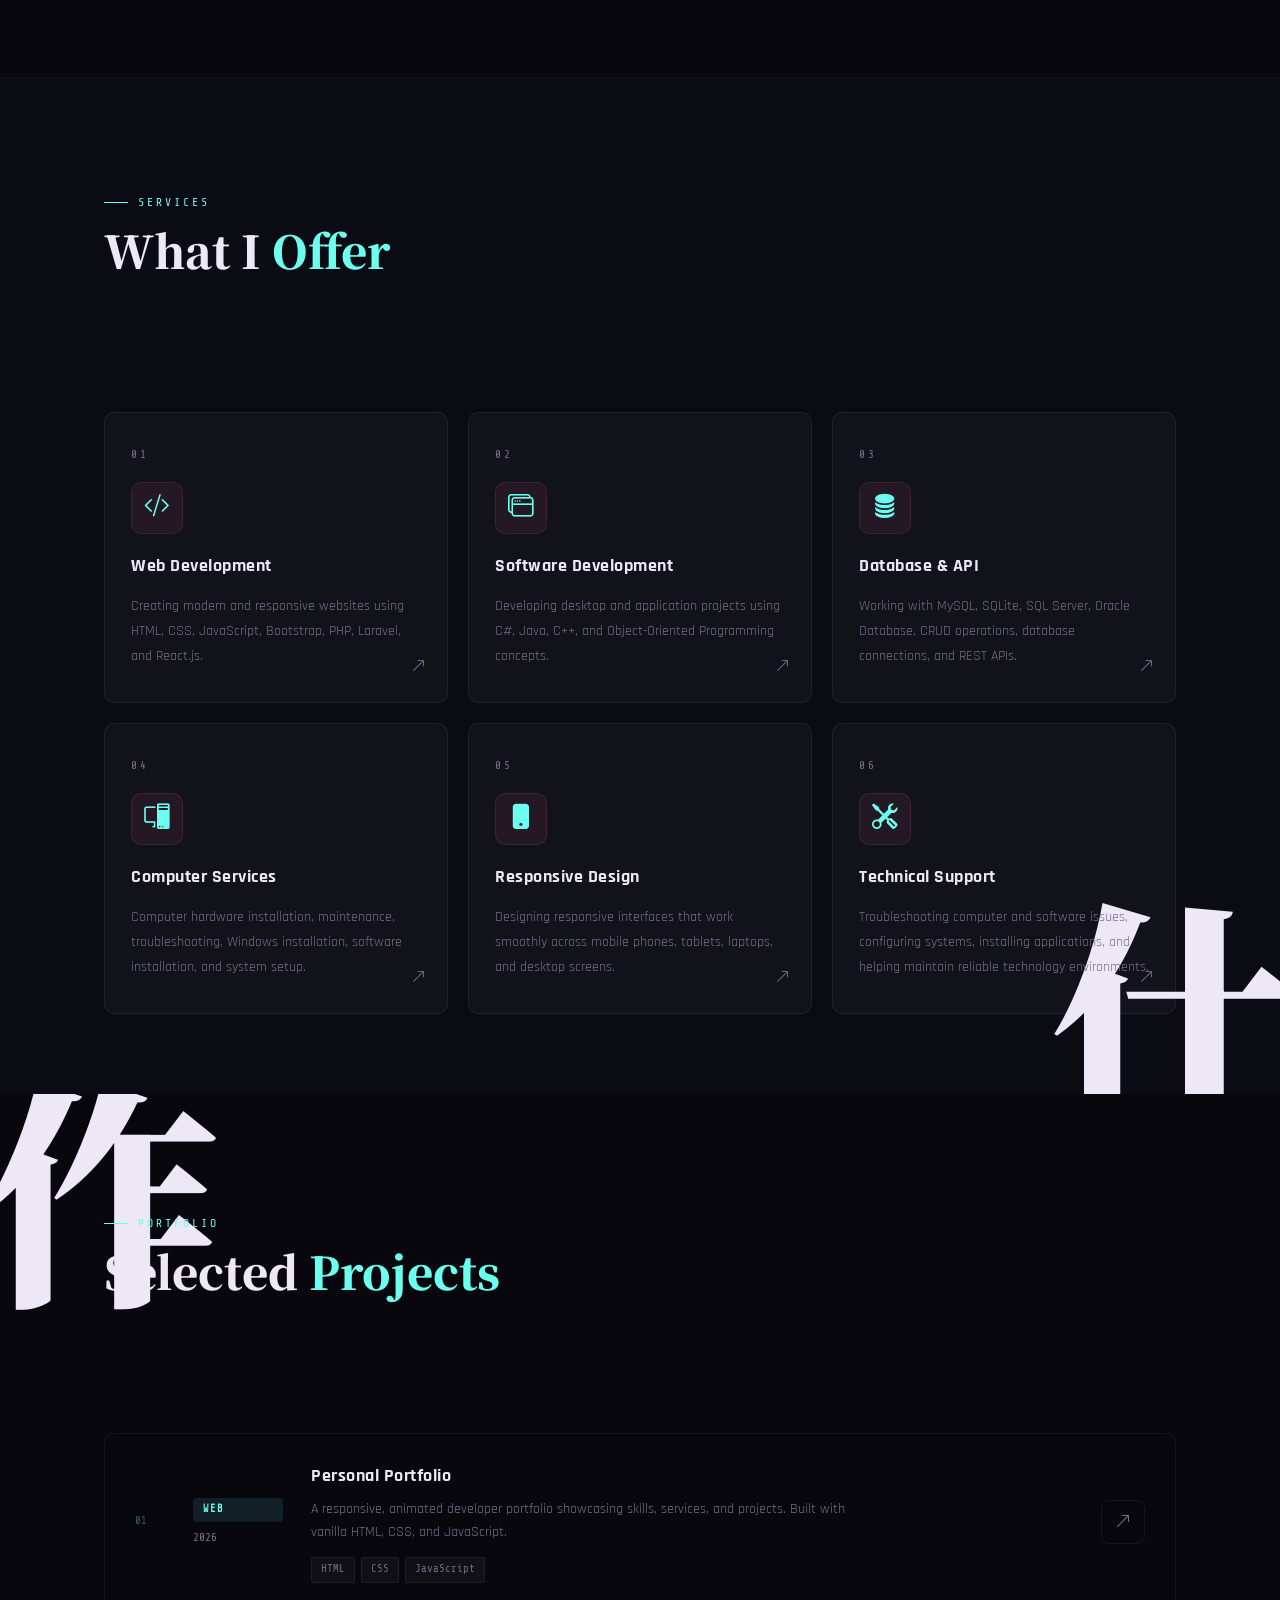
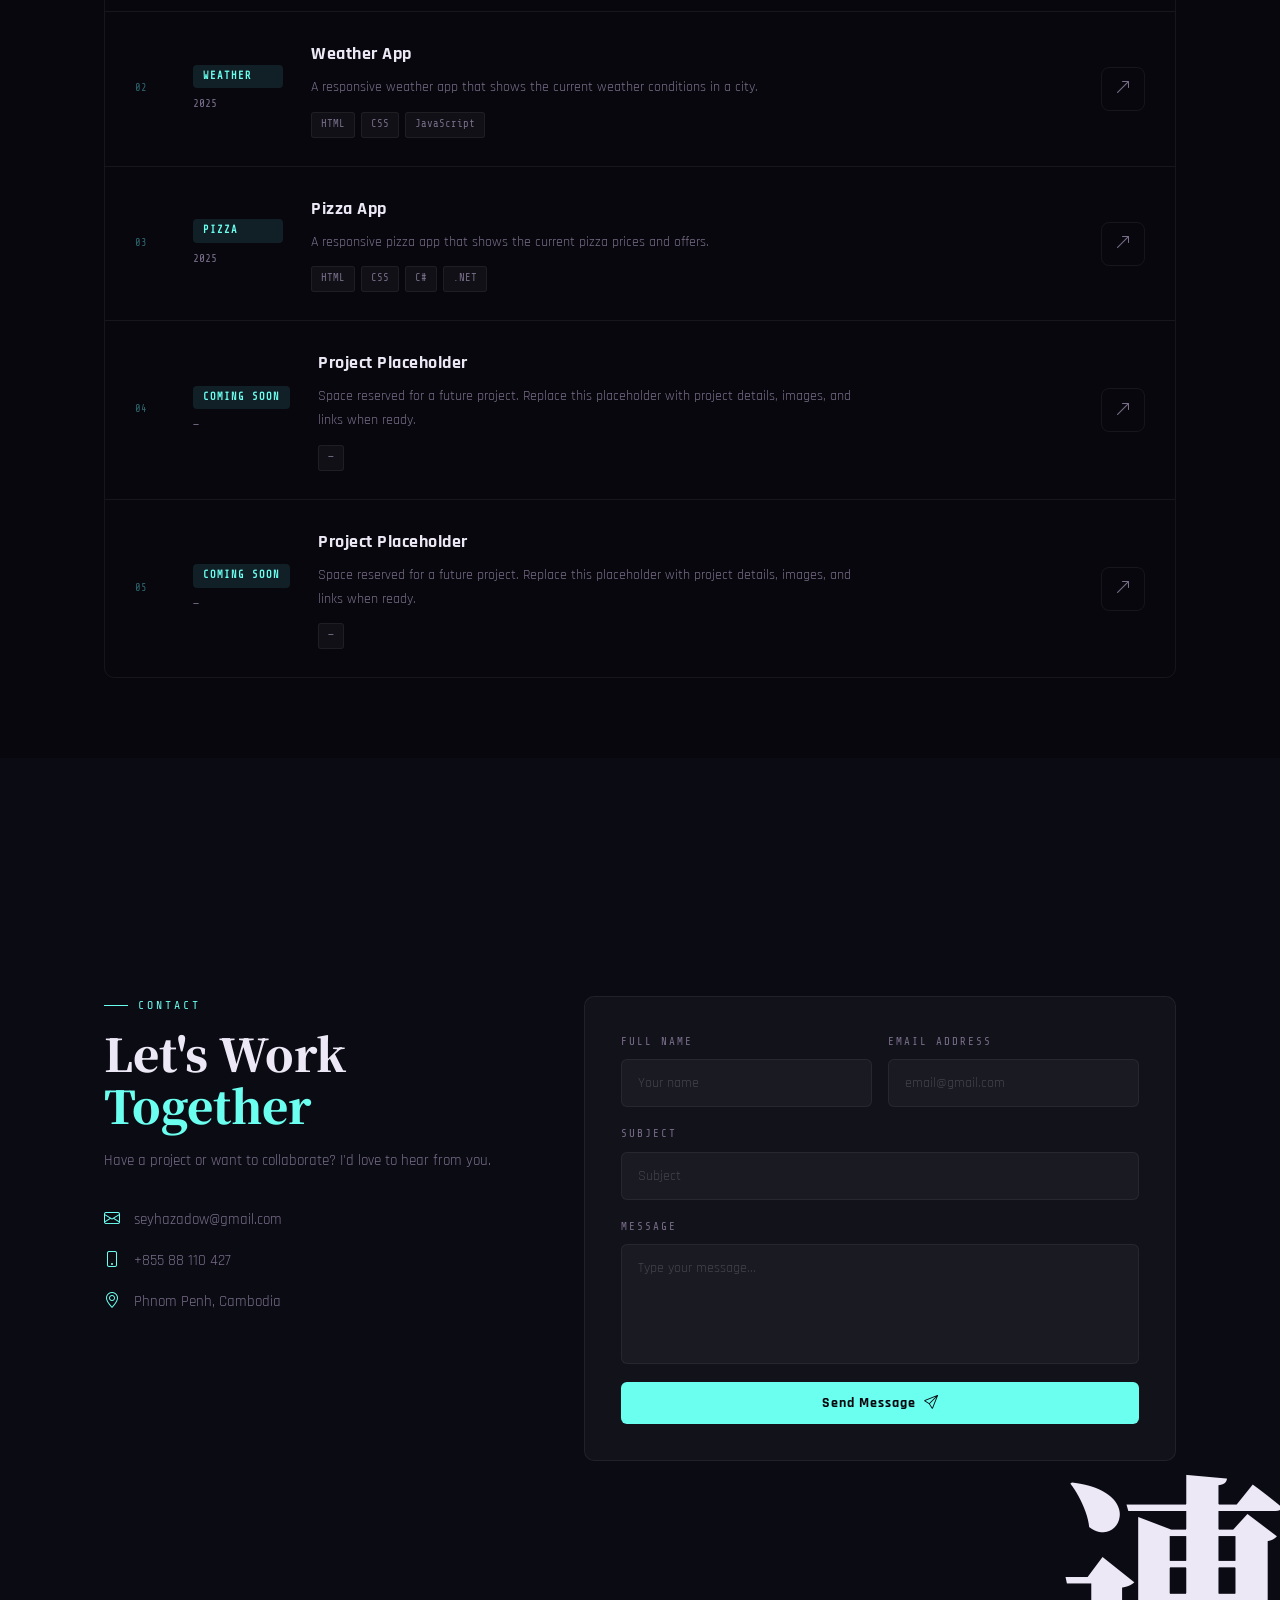
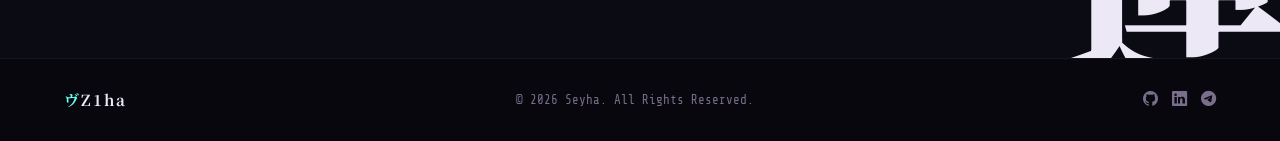
==== commit b63b25a4: "Add files via upload" ====
--- a/index.html
+++ b/index.html
@@ -9,6 +9,262 @@
     <link href="https://fonts.googleapis.com/css2?family=Noto+Serif+JP:wght@400;700;900&family=Rajdhani:wght@400;500;600;700&family=Share+Tech+Mono&display=swap" rel="stylesheet">
     <link rel="stylesheet" href="https://cdn.jsdelivr.net/npm/bootstrap-icons@1.13.1/font/bootstrap-icons.min.css">
     <link rel="stylesheet" href="style.css">
+    <style>
+        :root {
+            --cv-bg: rgba(255,255,255,.02);
+            --cv-border: rgba(255,255,255,.08);
+            --cv-soft: rgba(107, 248, 255, .06);
+            --cv-strong: #6bfff0;
+            --cv-gold: #ffd166;
+        }
+
+        .cv-page {
+            min-height: 100vh;
+            padding: 120px 5% 80px;
+            position: relative;
+            z-index: 2;
+        }
+
+        .cv-shell {
+            max-width: 1100px;
+            margin: 0 auto;
+            background: var(--cv-bg);
+            border: 1px solid var(--cv-border);
+            border-radius: 18px;
+            box-shadow: 0 25px 60px rgba(0, 0, 0, 0.25);
+            overflow: hidden;
+        }
+
+        .cv-header {
+            display: flex;
+            align-items: center;
+            justify-content: space-between;
+            gap: 20px;
+            padding: 34px 34px 22px;
+            border-bottom: 1px solid var(--cv-border);
+            background: linear-gradient(135deg, rgba(107, 248, 255, 0.04), rgba(255,107,157,0.02));
+        }
+
+        .cv-name-block h1 {
+            font-family: var(--serif);
+            font-size: clamp(2rem, 4vw, 3.2rem);
+            line-height: 1.1;
+            margin-bottom: 10px;
+            letter-spacing: 1px;
+        }
+
+        .cv-role {
+            font-family: var(--mono);
+            color: var(--sakura);
+            letter-spacing: 2px;
+            text-transform: uppercase;
+            font-size: .7rem;
+        }
+
+        .cv-contact {
+            display: flex;
+            flex-wrap: wrap;
+            gap: 10px 18px;
+            justify-content: flex-end;
+            color: var(--muted);
+            font-family: var(--head);
+            font-size: .84rem;
+        }
+
+        .cv-contact span {
+            display: inline-flex;
+            align-items: center;
+            gap: 8px;
+            background: rgba(255,255,255,0.02);
+            border: 1px solid var(--cv-border);
+            padding: 8px 12px;
+            border-radius: 999px;
+        }
+
+        .cv-contact i {
+            color: var(--sakura);
+        }
+
+        .cv-body {
+            display: grid;
+            grid-template-columns: 320px 1fr;
+            gap: 0;
+        }
+
+        .cv-aside,
+        .cv-main {
+            padding: 28px 24px 20px;
+        }
+
+        .cv-aside {
+            background: rgba(255,255,255,.015);
+            border-right: 1px solid var(--cv-border);
+        }
+
+        .cv-main {
+            background: rgba(255,255,255,.008);
+        }
+
+        .cv-section {
+            margin-bottom: 28px;
+        }
+
+        .cv-section:last-child {
+            margin-bottom: 0;
+        }
+
+        .cv-section-title {
+            font-family: var(--mono);
+            text-transform: uppercase;
+            letter-spacing: 2px;
+            font-size: .72rem;
+            color: var(--sakura);
+            margin-bottom: 14px;
+            display: flex;
+            align-items: center;
+            gap: 10px;
+        }
+
+        .cv-section-title::before {
+            content: "";
+            width: 18px;
+            height: 1px;
+            background: var(--sakura);
+            display: inline-block;
+        }
+
+        .cv-card {
+            background: rgba(255,255,255,.02);
+            border: 1px solid var(--cv-border);
+            border-radius: 12px;
+            padding: 16px 18px;
+        }
+
+        .cv-card p,
+        .cv-card li,
+        .cv-item p,
+        .cv-item li {
+            color: var(--muted);
+            line-height: 1.8;
+            font-size: .9rem;
+        }
+
+        .cv-card ul,
+        .cv-item ul {
+            list-style: disc;
+            padding-left: 18px;
+        }
+
+        .tag-cloud {
+            display: flex;
+            flex-wrap: wrap;
+            gap: 8px;
+        }
+
+        .tag {
+            background: rgba(107, 248, 255, 0.06);
+            border: 1px solid rgba(107, 248, 255, 0.18);
+            color: var(--text);
+            padding: 7px 10px;
+            border-radius: 8px;
+            font-family: var(--head);
+            font-size: .8rem;
+            letter-spacing: .5px;
+        }
+
+        .cv-item {
+            padding: 18px 0;
+            border-bottom: 1px solid var(--cv-border);
+        }
+
+        .cv-item:last-child {
+            border-bottom: none;
+        }
+
+        .cv-item-header {
+            display: flex;
+            justify-content: space-between;
+            align-items: baseline;
+            gap: 12px;
+            margin-bottom: 8px;
+        }
+
+        .cv-item-header h3 {
+            font-size: 1.06rem;
+            font-weight: 700;
+            color: var(--text);
+        }
+
+        .cv-item-header span {
+            font-family: var(--mono);
+            color: var(--muted);
+            font-size: .7rem;
+            letter-spacing: 1px;
+        }
+
+        .cv-item p {
+            margin-bottom: 10px;
+        }
+
+        .cv-item ul {
+            margin-top: 6px;
+        }
+
+        .cv-item li {
+            margin-bottom: 5px;
+        }
+
+        .cv-btns {
+            display: flex;
+            gap: 12px;
+            flex-wrap: wrap;
+        }
+
+        .cv-btns .btn-primary,
+        .cv-btns .btn-outline {
+            font-size: .76rem;
+            padding: 10px 18px;
+        }
+
+        @media (max-width: 900px) {
+            .cv-header {
+                flex-direction: column;
+                align-items: flex-start;
+            }
+
+            .cv-contact {
+                justify-content: flex-start;
+            }
+
+            .cv-body {
+                grid-template-columns: 1fr;
+            }
+
+            .cv-aside {
+                border-right: none;
+                border-bottom: 1px solid var(--cv-border);
+            }
+        }
+
+        @media (max-width: 560px) {
+            .cv-page {
+                padding-left: 4%;
+                padding-right: 4%;
+            }
+
+            .cv-header,
+            .cv-aside,
+            .cv-main {
+                padding-left: 18px;
+                padding-right: 18px;
+            }
+
+            .cv-item-header {
+                flex-direction: column;
+                align-items: flex-start;
+            }
+        }
+    </style>
 </head>
 <body>
 
@@ -26,6 +282,7 @@
         <div class="nav-links">
             <a href="#home" class="nav-link active">Home</a>
             <a href="#about" class="nav-link">About</a>
+            
             <a href="#skills" class="nav-link">Skills</a>
             <a href="#services" class="nav-link">Services</a>
             <a href="#portfolio" class="nav-link">Projects</a>
@@ -49,51 +306,141 @@
         <a href="#contact" class="mobile-link">Contact</a>
     </nav>
 </div>
-
 <!-- ══ HERO ══ -->
 <section id="home" class="hero">
-    <div class="hero-kanji">DevOP</div>
+
+    <div class="hero-kanji">DEV</div>
+
     <div class="hero-inner">
+
+        <!-- LEFT -->
         <div class="hero-left">
-            <p class="hero-eyebrow reveal"><span class="dot-pulse"></span> Open to opportunities</p>
+
+            <p class="hero-eyebrow reveal">
+                <span class="dot-pulse"></span>
+                Open to opportunities
+            </p>
+
             <h1 class="hero-title reveal">
                 Hey, I'm<br>
                 <span class="name-highlight">Seyha</span>
             </h1>
+
             <div class="typewriter-wrap reveal">
-                <span>I am a&nbsp;</span><span id="typewriter"></span><span class="tw-cursor">|</span>
-            </div>
+                <span>I am a&nbsp;</span>
+                <span id="typewriter"></span>
+                <span class="tw-cursor">|</span>
+            </div>
+
             <p class="hero-desc reveal">
-                Software Developer & Machine Learning enthusiast crafting high-performance web applications. Turning complex problems into elegant, scalable solutions.
+                Information Technology &amp; Science student passionate about
+                software development, web technologies, databases, and computer
+                systems. Building practical solutions, solving technical
+                problems, and continuously learning new technologies.
             </p>
+
             <div class="hero-actions reveal">
-                <a href="#contact" class="btn-primary">Hire Me <i class="bi bi-arrow-right"></i></a>
-                <a href="#" class="btn-outline"><i class="bi bi-download"></i> Download CV</a>
-            </div>
+
+                <a href="#contact" class="btn-primary">
+                    Hire Me
+                    <i class="bi bi-arrow-right"></i>
+                </a>
+
+                <a href="CV.html" class="btn-outline">
+                    <i class="bi bi-file-earmark-person"></i>
+                    View / Download CV
+                </a>
+
+            </div>
+
             <div class="social-row reveal">
-                <a href="https://github.com/pheaktra-biu/myporfolio.git" class="soc-icon" aria-label="GitHub"><i class="bi bi-github"></i></a>
-                <a href="https://www.linkedin.com/in/seyha-nouch-437608418/" class="soc-icon" aria-label="LinkedIn"><i class="bi bi-linkedin"></i></a>
-                <a href="https://web.facebook.com/vysal199" class="soc-icon" aria-label="Facebook"><i class="bi bi-facebook"></i></a>
-                <a href="https://t.me/Vysal333" class="soc-icon" aria-label="Telegram"><i class="bi bi-telegram"></i></a>
-            </div>
+
+                <a href="https://www.linkedin.com/in/seyha-nouch-437608418/"
+                   class="soc-icon"
+                   aria-label="LinkedIn"
+                   target="_blank"
+                   rel="noopener noreferrer">
+                    <i class="bi bi-linkedin"></i>
+                </a>
+
+                <a href="https://web.facebook.com/zieh.ha.2025"
+                   class="soc-icon"
+                   aria-label="Facebook"
+                   target="_blank"
+                   rel="noopener noreferrer">
+                    <i class="bi bi-facebook"></i>
+                </a>
+
+                <a href="https://github.com/nouchseyha"
+                   class="soc-icon"
+                   aria-label="GitHub"
+                   target="_blank"
+                   rel="noopener noreferrer">
+                    <i class="bi bi-github"></i>
+                </a>
+
+            </div>
+
         </div>
+
+
+        <!-- RIGHT -->
         <div class="hero-right reveal">
+
             <div class="hero-img-wrap">
+
                 <div class="img-ring ring-1"></div>
                 <div class="img-ring ring-2"></div>
-                <canvas class="ring-dots" id="ringCanvas" width="360" height="360"></canvas>
-                <img src="image/profile.JPG" alt="Seyha" class="hero-img">
-                <div class="float-badge badge-1"><i class="bi bi-code-slash"></i> Dev</div>
-                <div class="float-badge badge-2"><i class="bi bi-cpu"></i> ML</div>
-            </div>
+
+                <canvas
+                    class="ring-dots"
+                    id="ringCanvas"
+                    width="360"
+                    height="360">
+                </canvas>
+
+                <img
+                    src="https://scontent.fpnh5-6.fna.fbcdn.net/v/t39.30808-6/779322911_1569226891525189_1622201441897694463_n.jpg?stp=dst-jpg_tt6&cstp=mx1280x853&ctp=s1280x853&_nc_cat=103&_nc_map=urlgen_bucketless&ccb=1-7&_nc_sid=127cfc&_nc_eui2=AeHLhF2yHYUa0IQzfquzEhKRoXVHeyp44yOhdUd7KnjjI6qpKFKE4Xq0lmwmAQFy_MAHZaQqnqogldx6AL_MgMCP&_nc_ohc=IgNbmUJfbfgQ7kNvwEqrITN&_nc_oc=AdpG0CTDPQy38eXyxqEOP_Um9HIFIVUXmmnq3lHLhh5M9qjYnqY4J9UCAsXl8LgG_gQ&_nc_zt=23&_nc_ht=scontent.fpnh5-6.fna&_nc_gid=3w9CHYoZxhbmJliRzcVXIw&_nc_ss=7b2a8&oh=00_AQLxVonL4-eDDu5XeQnosDYuuqWLgre8Sy7i_cXi9xVdJw&oe=6AB3473A"
+                    alt="Nouch Seyha"
+                    class="hero-img"
+                >
+
+                <!-- Floating badges -->
+                <div class="float-badge badge-1">
+                    <i class="bi bi-code-slash"></i>
+                    Web Dev
+                </div>
+
+                <div class="float-badge badge-2">
+                    <i class="bi bi-database"></i>
+                    Database
+                </div>
+
+                 <div class="float-badge badge-3">
+                    <i class="bi bi-database"></i>
+                    API
+                </div>
+
+              
+            </div>
+
         </div>
+
     </div>
+
+
+    <!-- Scroll -->
     <div class="scroll-hint">
+
         <span>Scroll</span>
-        <div class="scroll-bar"><div class="scroll-progress"></div></div>
+
+        <div class="scroll-bar">
+            <div class="scroll-progress"></div>
+        </div>
+
     </div>
+
 </section>
-
 <!-- ══ ABOUT ══ -->
 <section id="about" class="about">
     <div class="kanji-bg" style="font-size:280px;bottom:-60px;right:-20px;opacity:.025;">私</div>
@@ -101,7 +448,7 @@
         <div class="about-img-col reveal">
             <div class="about-img-frame">
                 <div class="kanji-stamp">人</div>
-                <img src="image/profile.JPG" alt="Seyha">
+                <img src="https://scontent.fpnh5-6.fna.fbcdn.net/v/t39.30808-6/779322911_1569226891525189_1622201441897694463_n.jpg?stp=dst-jpg_tt6&cstp=mx1280x853&ctp=s1280x853&_nc_cat=103&_nc_map=urlgen_bucketless&ccb=1-7&_nc_sid=127cfc&_nc_eui2=AeF7eDMNPsnvzo9PeyRdyORJoXVHeyp44yOhdUd7KnjjIwajQxnHoqqLUcjy6g9XCMq4A3wr6YhVgL_SWJ__1b0w&_nc_ohc=IgNbmUJfbfgQ7kNvwEqrITN&_nc_oc=AdpG0CTDPQy38eXyxqEOP_Um9HIFIVUXmmnq3lHLhh5M9qjYnqY4J9UCAsXl8LgG_gQ&_nc_zt=23&_nc_ht=scontent.fpnh5-6.fna&_nc_gid=l9IvMb1KY80Y4bMCaTw6vw&_nc_ss=7b2a8&oh=00_AQInCOAeG9QOnhK1MnHrTUqXyIVn3EBWYqUxrqhP5AA9rg&oe=6AB3473A" alt="Seyha">
                 <div class="frame-accent"></div>
             </div>
             <div class="mini-stats">
@@ -135,7 +482,7 @@
                 </div>
                 <div class="detail-item">
                     <span class="detail-key">Email</span>
-                    <span class="detail-val">Aseyhaslowdad@gmail.com</span>
+                    <span class="detail-val">seyhazadow@gmail.com</span>
                 </div>
                 <div class="detail-item">
                     <span class="detail-key">Status</span>
@@ -146,152 +493,341 @@
     </div>
 </section>
 
-<!-- ══ SKILLS ══ -->
-<section id="skills" class="skills">
-    <div class="kanji-bg" style="font-size:260px;top:-40px;left:-30px;">技</div>
-    <div class="section-inner col">
-        <div class="section-head reveal">
-            <p class="section-tag">Skills</p>
-            <h2 class="section-title">My <span>Tech Stack</span></h2>
-        </div>
-        <div class="skills-layout">
-            <div class="skills-grid">
-                <div class="skill-card reveal" style="--d:.05s">
-                    <div class="sk-icon"><i class="bi bi-filetype-html"></i></div>
-                    <div class="sk-info">
-                        <div class="sk-top"><span>HTML5</span><span class="sk-pct">90%</span></div>
-                        <div class="sk-track"><div class="sk-fill" style="--w:90%"></div></div>
+            <!-- ══ SKILLS ══ -->
+            <section id="skills" class="skills">
+                <div class="kanji-bg" style="font-size:260px;top:-40px;left:-30px;">技</div>
+                <div class="section-inner col">
+                    <div class="section-head reveal">
+                        <p class="section-tag">Skills</p>
+                        <h2 class="section-title">My <span>Tech Stack</span></h2>
                     </div>
-                </div>
-                <div class="skill-card reveal" style="--d:.1s">
-                    <div class="sk-icon"><i class="bi bi-filetype-css"></i></div>
-                    <div class="sk-info">
-                        <div class="sk-top"><span>CSS3</span><span class="sk-pct">85%</span></div>
-                        <div class="sk-track"><div class="sk-fill" style="--w:85%"></div></div>
+                    <div class="skills-layout">
+                        <div class="skills-grid">
+                            <!-- HTML -->
+            <div class="skill-card reveal" style="--d:.10s">
+                <div class="sk-icon"><i class="bi bi-filetype-html"></i></div>
+                <div class="sk-info">
+                    <div class="sk-top"><span>HTML</span><span class="sk-pct">85%</span></div>
+                    <div class="sk-track"><div class="sk-fill" style="--w:85%"></div></div>
+                </div>
+            </div>
+
+            <!-- CSS -->
+            <div class="skill-card reveal" style="--d:.15s">
+                <div class="sk-icon"><i class="bi bi-filetype-css"></i></div>
+                <div class="sk-info">
+                    <div class="sk-top"><span>CSS</span><span class="sk-pct">80%</span></div>
+                    <div class="sk-track"><div class="sk-fill" style="--w:80%"></div></div>
+                </div>
+            </div>
+
+            <!-- JavaScript -->
+            <div class="skill-card reveal" style="--d:.20s">
+                <div class="sk-icon"><i class="bi bi-filetype-js"></i></div>
+                <div class="sk-info">
+                    <div class="sk-top"><span>JavaScript</span><span class="sk-pct">70%</span></div>
+                    <div class="sk-track"><div class="sk-fill" style="--w:70%"></div></div>
+                </div>
+            </div>
+
+            <!-- Bootstrap -->
+            <div class="skill-card reveal" style="--d:.25s">
+                <div class="sk-icon"><i class="bi bi-bootstrap"></i></div>
+                <div class="sk-info">
+                    <div class="sk-top"><span>Bootstrap</span><span class="sk-pct">80%</span></div>
+                    <div class="sk-track"><div class="sk-fill" style="--w:80%"></div></div>
+                </div>
+            </div>
+
+            <!-- C# -->
+            <div class="skill-card reveal" style="--d:.30s">
+                <div class="sk-icon"><i class="bi bi-code-slash"></i></div>
+                <div class="sk-info">
+                    <div class="sk-top"><span>C# / OOP</span><span class="sk-pct">75%</span></div>
+                    <div class="sk-track"><div class="sk-fill" style="--w:75%"></div></div>
+                </div>
+            </div>
+
+            <!-- PHP -->
+            <div class="skill-card reveal" style="--d:.35s">
+                <div class="sk-icon"><i class="bi bi-filetype-php"></i></div>
+                <div class="sk-info">
+                    <div class="sk-top"><span>PHP & Laravel</span><span class="sk-pct">70%</span></div>
+                    <div class="sk-track"><div class="sk-fill" style="--w:70%"></div></div>
+                </div>
+            </div>
+
+
+            <!-- React.js -->
+            <div class="skill-card reveal" style="--d:.35s">
+                <div class="sk-icon"><i class="bi bi-filetype-js"></i></div>
+                <div class="sk-info">
+                    <div class="sk-top"><span>React.js</span><span class="sk-pct">50%</span></div>
+                    <div class="sk-track"><div class="sk-fill" style="--w:50%"></div></div>
+                </div>
+            </div>
+
+            <!-- MySQL -->
+            <div class="skill-card reveal" style="--d:.45s">
+                <div class="sk-icon"><i class="bi bi-database"></i></div>
+                <div class="sk-info">
+                    <div class="sk-top"><span>MySQL</span><span class="sk-pct">75%</span></div>
+                    <div class="sk-track"><div class="sk-fill" style="--w:75%"></div></div>
+                </div>
+            </div>
+
+            <!-- Oracle -->
+            <div class="skill-card reveal" style="--d:.50s">
+                <div class="sk-icon"><i class="bi bi-database"></i></div>
+                <div class="sk-info">
+                    <div class="sk-top"><span>Oracle SQL</span><span class="sk-pct">65%</span></div>
+                    <div class="sk-track"><div class="sk-fill" style="--w:65%"></div></div>
+                </div>
+            </div>
+
+            <!-- Computer Repair -->
+            <div class="skill-card reveal" style="--d:.55s">
+                <div class="sk-icon"><i class="bi bi-pc-display"></i></div>
+                <div class="sk-info">
+                    <div class="sk-top"><span>Computer Repair & Maintenance</span><span class="sk-pct">80%</span></div>
+                    <div class="sk-track"><div class="sk-fill" style="--w:80%"></div></div>
+                </div>
+            </div>
+                        </div>
+                        <div class="skills-side reveal" style="--d:.15s">
+                            <div class="skills-orb-wrap">
+                                <div class="orb-ring"></div>
+                                <div class="orb-ring"></div>
+                                <div class="orb-core">S</div>
+                            </div>
+                            <div>
+                                <h3 style="font-family:var(--serif);font-size:1.6rem;font-weight:900;margin-bottom:10px;">Crafting with<br><span style="color:var(--sakura);">Precision</span></h3>
+                                <p style="color:var(--muted);font-size:.9rem;max-width:280px;line-height:1.8;">Every skill bar represents hours of practice, real projects, and a commitment to continuous growth.</p>
+                            </div>
+                        </div>
                     </div>
                 </div>
-                <div class="skill-card reveal" style="--d:.15s">
-                    <div class="sk-icon"><i class="bi bi-filetype-js"></i></div>
-                    <div class="sk-info">
-                        <div class="sk-top"><span>JavaScript</span><span class="sk-pct">50%</span></div>
-                        <div class="sk-track"><div class="sk-fill" style="--w:50%"></div></div>
+            </section>
+
+   <!-- ══ SERVICES ══ -->
+            <section id="services" class="services">
+                <div class="kanji-bg" style="font-size:250px;bottom:-40px;right:-20px;">仕</div>
+
+                <div class="section-inner col">
+
+                    <div class="section-head reveal">
+                        <p class="section-tag">Services</p>
+                        <h2 class="section-title">What I <span>Offer</span></h2>
                     </div>
-                </div>
-                <div class="skill-card reveal" style="--d:.2s">
-                    <div class="sk-icon"><i class="bi bi-bootstrap"></i></div>
-                    <div class="sk-info">
-                        <div class="sk-top"><span>Bootstrap</span><span class="sk-pct">75%</span></div>
-                        <div class="sk-track"><div class="sk-fill" style="--w:75%"></div></div>
+
+                    <div class="svc-grid">
+
+                        <!-- 01 -->
+                        <div class="svc-card reveal" style="--d:.05s">
+                            <span class="svc-num">01</span>
+
+                            <div class="svc-icon-wrap">
+                                <i class="bi bi-code-slash svc-icon"></i>
+                            </div>
+
+                            <h3>Web Development</h3>
+
+                            <p>
+                                Creating modern and responsive websites using HTML, CSS,
+                                JavaScript, Bootstrap, PHP, Laravel, and React.js.
+                            </p>
+
+                            <div class="svc-arrow">
+                                <i class="bi bi-arrow-up-right"></i>
+                            </div>
+                        </div>
+
+
+                        <!-- 02 -->
+                        <div class="svc-card reveal" style="--d:.10s">
+                            <span class="svc-num">02</span>
+
+                            <div class="svc-icon-wrap">
+                                <i class="bi bi-window-stack svc-icon"></i>
+                            </div>
+
+                            <h3>Software Development</h3>
+
+                            <p>
+                                Developing desktop and application projects using C#,
+                                Java, C++, and Object-Oriented Programming concepts.
+                            </p>
+
+                            <div class="svc-arrow">
+                                <i class="bi bi-arrow-up-right"></i>
+                            </div>
+                        </div>
+
+
+                        <!-- 03 -->
+                        <div class="svc-card reveal" style="--d:.15s">
+                            <span class="svc-num">03</span>
+
+                            <div class="svc-icon-wrap">
+                                <i class="bi bi-database-fill svc-icon"></i>
+                            </div>
+
+                            <h3>Database & API</h3>
+
+                            <p>
+                                Working with MySQL, SQLite, SQL Server, Oracle Database,
+                                CRUD operations, database connections, and REST APIs.
+                            </p>
+
+                            <div class="svc-arrow">
+                                <i class="bi bi-arrow-up-right"></i>
+                            </div>
+                        </div>
+
+
+                        <!-- 04 -->
+                        <div class="svc-card reveal" style="--d:.20s">
+                            <span class="svc-num">04</span>
+
+                            <div class="svc-icon-wrap">
+                                <i class="bi bi-pc-display svc-icon"></i>
+                            </div>
+
+                            <h3>Computer Services</h3>
+
+                            <p>
+                                Computer hardware installation, maintenance, troubleshooting,
+                                Windows installation, software installation, and system setup.
+                            </p>
+
+                            <div class="svc-arrow">
+                                <i class="bi bi-arrow-up-right"></i>
+                            </div>
+                        </div>
+
+
+                        <!-- 05 -->
+                        <div class="svc-card reveal" style="--d:.25s">
+                            <span class="svc-num">05</span>
+
+                            <div class="svc-icon-wrap">
+                                <i class="bi bi-phone-fill svc-icon"></i>
+                            </div>
+
+                            <h3>Responsive Design</h3>
+
+                            <p>
+                                Designing responsive interfaces that work smoothly across
+                                mobile phones, tablets, laptops, and desktop screens.
+                            </p>
+
+                            <div class="svc-arrow">
+                                <i class="bi bi-arrow-up-right"></i>
+                            </div>
+                        </div>
+
+
+                        <!-- 06 -->
+                        <div class="svc-card reveal" style="--d:.30s">
+                            <span class="svc-num">06</span>
+
+                            <div class="svc-icon-wrap">
+                                <i class="bi bi-tools svc-icon"></i>
+                            </div>
+
+                            <h3>Technical Support</h3>
+
+                            <p>
+                                Troubleshooting computer and software issues, configuring
+                                systems, installing applications, and helping maintain
+                                reliable technology environments.
+                            </p>
+
+                            <div class="svc-arrow">
+                                <i class="bi bi-arrow-up-right"></i>
+                            </div>
+                        </div>
+
                     </div>
                 </div>
-                <div class="skill-card reveal" style="--d:.25s">
-                    <div class="sk-icon"><i class="bi bi-filetype-py"></i></div>
-                    <div class="sk-info">
-                        <div class="sk-top"><span>Laravel</span><span class="sk-pct">70%</span></div>
-                        <div class="sk-track"><div class="sk-fill" style="--w:70%"></div></div>
+            </section>
+            <!-- ══ PORTFOLIO ══ -->
+            <section id="portfolio" class="portfolio">
+                <div class="kanji-bg" style="font-size:240px;top:-30px;left:-20px;">作</div>
+                <div class="section-inner col" style="align-items:center;">
+                    <div class="section-head reveal" style="align-self:flex-start;">
+                        <p class="section-tag">Portfolio</p>
+                        <h2 class="section-title">Selected <span>Projects</span></h2>
                     </div>
-                </div>
-            </div>
-            <div class="skills-side reveal" style="--d:.15s">
-                <div class="skills-orb-wrap">
-                    <div class="orb-ring"></div>
-                    <div class="orb-ring"></div>
-                    <div class="orb-core">S</div>
-                </div>
-                <div>
-                    <h3 style="font-family:var(--serif);font-size:1.6rem;font-weight:900;margin-bottom:10px;">Crafting with<br><span style="color:var(--sakura);">Precision</span></h3>
-                    <p style="color:var(--muted);font-size:.9rem;max-width:280px;line-height:1.8;">Every skill bar represents hours of practice, real projects, and a commitment to continuous growth.</p>
-                </div>
-            </div>
-        </div>
-    </div>
-</section>
-
-<!-- ══ SERVICES ══ -->
-<section id="services" class="services">
-    <div class="kanji-bg" style="font-size:250px;bottom:-40px;right:-20px;">仕</div>
-    <div class="section-inner col">
-        <div class="section-head reveal">
-            <p class="section-tag">Services</p>
-            <h2 class="section-title">What I <span>Offer</span></h2>
-        </div>
-        <div class="svc-grid">
-            <div class="svc-card reveal" style="--d:.05s">
-                <span class="svc-num">01</span>
-                <div class="svc-icon-wrap"><i class="bi bi-window-stack svc-icon"></i></div>
-                <h3>Web Development</h3>
-                <p>Building fast, responsive, and modern websites using HTML, CSS, JavaScript, and current frameworks — pixel-perfect on every screen.</p>
-                <div class="svc-arrow"><i class="bi bi-arrow-up-right"></i></div>
-            </div>
-            <div class="svc-card reveal" style="--d:.15s">
-                <span class="svc-num">02</span>
-                <div class="svc-icon-wrap"><i class="bi bi-cpu-fill svc-icon"></i></div>
-                <h3>ML Integration</h3>
-                <p>Bringing intelligence to applications with Python-based machine learning models, enabling smarter and more data-driven user experiences.</p>
-                <div class="svc-arrow"><i class="bi bi-arrow-up-right"></i></div>
-            </div>
-            <div class="svc-card reveal" style="--d:.25s">
-                <span class="svc-num">03</span>
-                <div class="svc-icon-wrap"><i class="bi bi-phone svc-icon"></i></div>
-                <h3>Responsive Design</h3>
-                <p>Every project is crafted to look and function flawlessly across all screen sizes — from phones to large desktop displays.</p>
-                <div class="svc-arrow"><i class="bi bi-arrow-up-right"></i></div>
-            </div>
-        </div>
-    </div>
-</section>
-
-<!-- ══ PORTFOLIO ══ -->
-<section id="portfolio" class="portfolio">
-    <div class="kanji-bg" style="font-size:240px;top:-30px;left:-20px;">作</div>
-    <div class="section-inner col" style="align-items:center;">
-        <div class="section-head reveal" style="align-self:flex-start;">
-            <p class="section-tag">Portfolio</p>
-            <h2 class="section-title">Selected <span>Projects</span></h2>
-        </div>
-        <div class="proj-list" style="position:relative;z-index:2;">
-            <div class="proj-card reveal" style="--d:.05s">
-                <span class="proj-num">01</span>
-                <div class="proj-meta">
-                    <span class="proj-tag">Web</span>
-                    <span class="proj-year">2026</span>
-                </div>
-                <div class="proj-body">
-                    <h3>Personal Portfolio</h3>
-                    <p>A responsive, animated developer portfolio showcasing skills, services, and projects. Built with vanilla HTML, CSS, and JavaScript.</p>
-                    <div class="proj-tech"><span>HTML</span><span>CSS</span><span>JavaScript</span></div>
-                </div>
-                <a href="index.html" class="proj-link" aria-label="View project"><i class="bi bi-arrow-up-right"></i></a>
-            </div>
-            <div class="proj-card reveal" style="--d:.15s">
-                <span class="proj-num">02</span>
-                <div class="proj-meta">
-                    <span class="proj-tag">Weather</span>
-                    <span class="proj-year">2025</span>
-                </div>
-                <div class="proj-body">
-                    <h3>Weather App</h3>
-                    <p>A responsive weather app that shows the current weather conditions in a city.</p>
-                    <div class="proj-tech"><span>HTML</span><span>CSS</span><span>JavaScript</span></div>
-                </div>
-                <a href="https://weatherappidea.vercel.app" class="proj-link" aria-label="View project"><i class="bi bi-arrow-up-right"></i></a>
-            </div>
-            <div class="proj-card reveal" style="--d:.25s">
-                <span class="proj-num">03</span>
-                <div class="proj-meta">
-                    <span class="proj-tag">Pizza</span>
-                    <span class="proj-year">2025</span>
-                </div>
-                <div class="proj-body">
-                    <h3>Pizza App</h3>
-                    <p>A responsive pizza app that shows the current pizza prices and offers.</p>
-                    <div class="proj-tech"><span>HTML</span><span>CSS</span><span>C#</span><span>.NET</span></div>
-                </div>
-                <a href="https://pizzaapp-pizzaapp.up.railway.app" class="proj-link" aria-label="View project"><i class="bi bi-arrow-up-right"></i></a>
-            </div>
-        </div>
-    </div>
-</section>
+                    <div class="proj-list" style="position:relative;z-index:2;">
+                        <div class="proj-card reveal" style="--d:.05s">
+                            <span class="proj-num">01</span>
+                            <div class="proj-meta">
+                                <span class="proj-tag">Web</span>
+                                <span class="proj-year">2026</span>
+                            </div>
+                            <div class="proj-body">
+                                <h3>Personal Portfolio</h3>
+                                <p>A responsive, animated developer portfolio showcasing skills, services, and projects. Built with vanilla HTML, CSS, and JavaScript.</p>
+                                <div class="proj-tech"><span>HTML</span><span>CSS</span><span>JavaScript</span></div>
+                            </div>
+                            <a href="index.html" class="proj-link" aria-label="View project"><i class="bi bi-arrow-up-right"></i></a>
+                        </div>
+                        <div class="proj-card reveal" style="--d:.15s">
+                            <span class="proj-num">02</span>
+                            <div class="proj-meta">
+                                <span class="proj-tag">Weather</span>
+                                <span class="proj-year">2025</span>
+                            </div>
+                            <div class="proj-body">
+                                <h3>Weather App</h3>
+                                <p>A responsive weather app that shows the current weather conditions in a city.</p>
+                                <div class="proj-tech"><span>HTML</span><span>CSS</span><span>JavaScript</span></div>
+                            </div>
+                            <a href="https://weatherappidea.vercel.app" class="proj-link" aria-label="View project"><i class="bi bi-arrow-up-right"></i></a>
+                        </div>
+                        <div class="proj-card reveal" style="--d:.25s">
+                            <span class="proj-num">03</span>
+                            <div class="proj-meta">
+                                <span class="proj-tag">Pizza</span>
+                                <span class="proj-year">2025</span>
+                            </div>
+                            <div class="proj-body">
+                                <h3>Pizza App</h3>
+                                <p>A responsive pizza app that shows the current pizza prices and offers.</p>
+                                <div class="proj-tech"><span>HTML</span><span>CSS</span><span>C#</span><span>.NET</span></div>
+                            </div>
+                            <a href="https://pizzaapp-pizzaapp.up.railway.app" class="proj-link" aria-label="View project"><i class="bi bi-arrow-up-right"></i></a>
+                        </div>
+                        <div class="proj-card placeholder reveal" style="--d:.35s">
+                            <span class="proj-num">04</span>
+                            <div class="proj-meta">
+                                <span class="proj-tag">Coming Soon</span>
+                                <span class="proj-year">—</span>
+                            </div>
+                            <div class="proj-body">
+                                <h3>Project Placeholder</h3>
+                                <p>Space reserved for a future project. Replace this placeholder with project details, images, and links when ready.</p>
+                                <div class="proj-tech"><span>—</span></div>
+                            </div>
+                            <a href="#" class="proj-link" aria-label="View project"><i class="bi bi-arrow-up-right"></i></a>
+                        </div>
+                        <div class="proj-card placeholder reveal" style="--d:.45s">
+                            <span class="proj-num">05</span>
+                            <div class="proj-meta">
+                                <span class="proj-tag">Coming Soon</span>
+                                <span class="proj-year">—</span>
+                            </div>
+                            <div class="proj-body">
+                                <h3>Project Placeholder</h3>
+                                <p>Space reserved for a future project. Replace this placeholder with project details, images, and links when ready.</p>
+                                <div class="proj-tech"><span>—</span></div>
+                            </div>
+                            <a href="#" class="proj-link" aria-label="View project"><i class="bi bi-arrow-up-right"></i></a>
+                        </div>
+                    </div>
+                </div>
+            </section>
 
 <!-- ══ CONTACT ══ -->
 <section id="contact" class="contact">
@@ -338,11 +874,11 @@
 <!-- ══ FOOTER ══ -->
 <footer>
     <div class="footer-inner">
-        <a href="#home" class="footer-logo"><span>ヴ</span>ysal</a>
+        <a href="#home" class="footer-logo"><span>ヴ</span>Z1ha</a>
         <p>&copy; 2026 Seyha. All Rights Reserved.</p>
         <div class="footer-socials">
-            <a href="https://github.com/pheaktra-biu/myporfolio.git" title="GitHub"><i class="bi bi-github"></i></a>
-            <a href="https://www.linkedin.com/in/prak-sereyvisal1001" title="LinkedIn"><i class="bi bi-linkedin"></i></a>
+            <a href="https://github.com/nouchseyha" title="GitHub"><i class="bi bi-github"></i></a>
+            <a href="https://www.linkedin.com/in/seyha-nouch-437608418/" title="LinkedIn"><i class="bi bi-linkedin"></i></a>
             <a href="https://t.me/the_seyha" title="Telegram"><i class="bi bi-telegram"></i></a>
         </div>
     </div>
